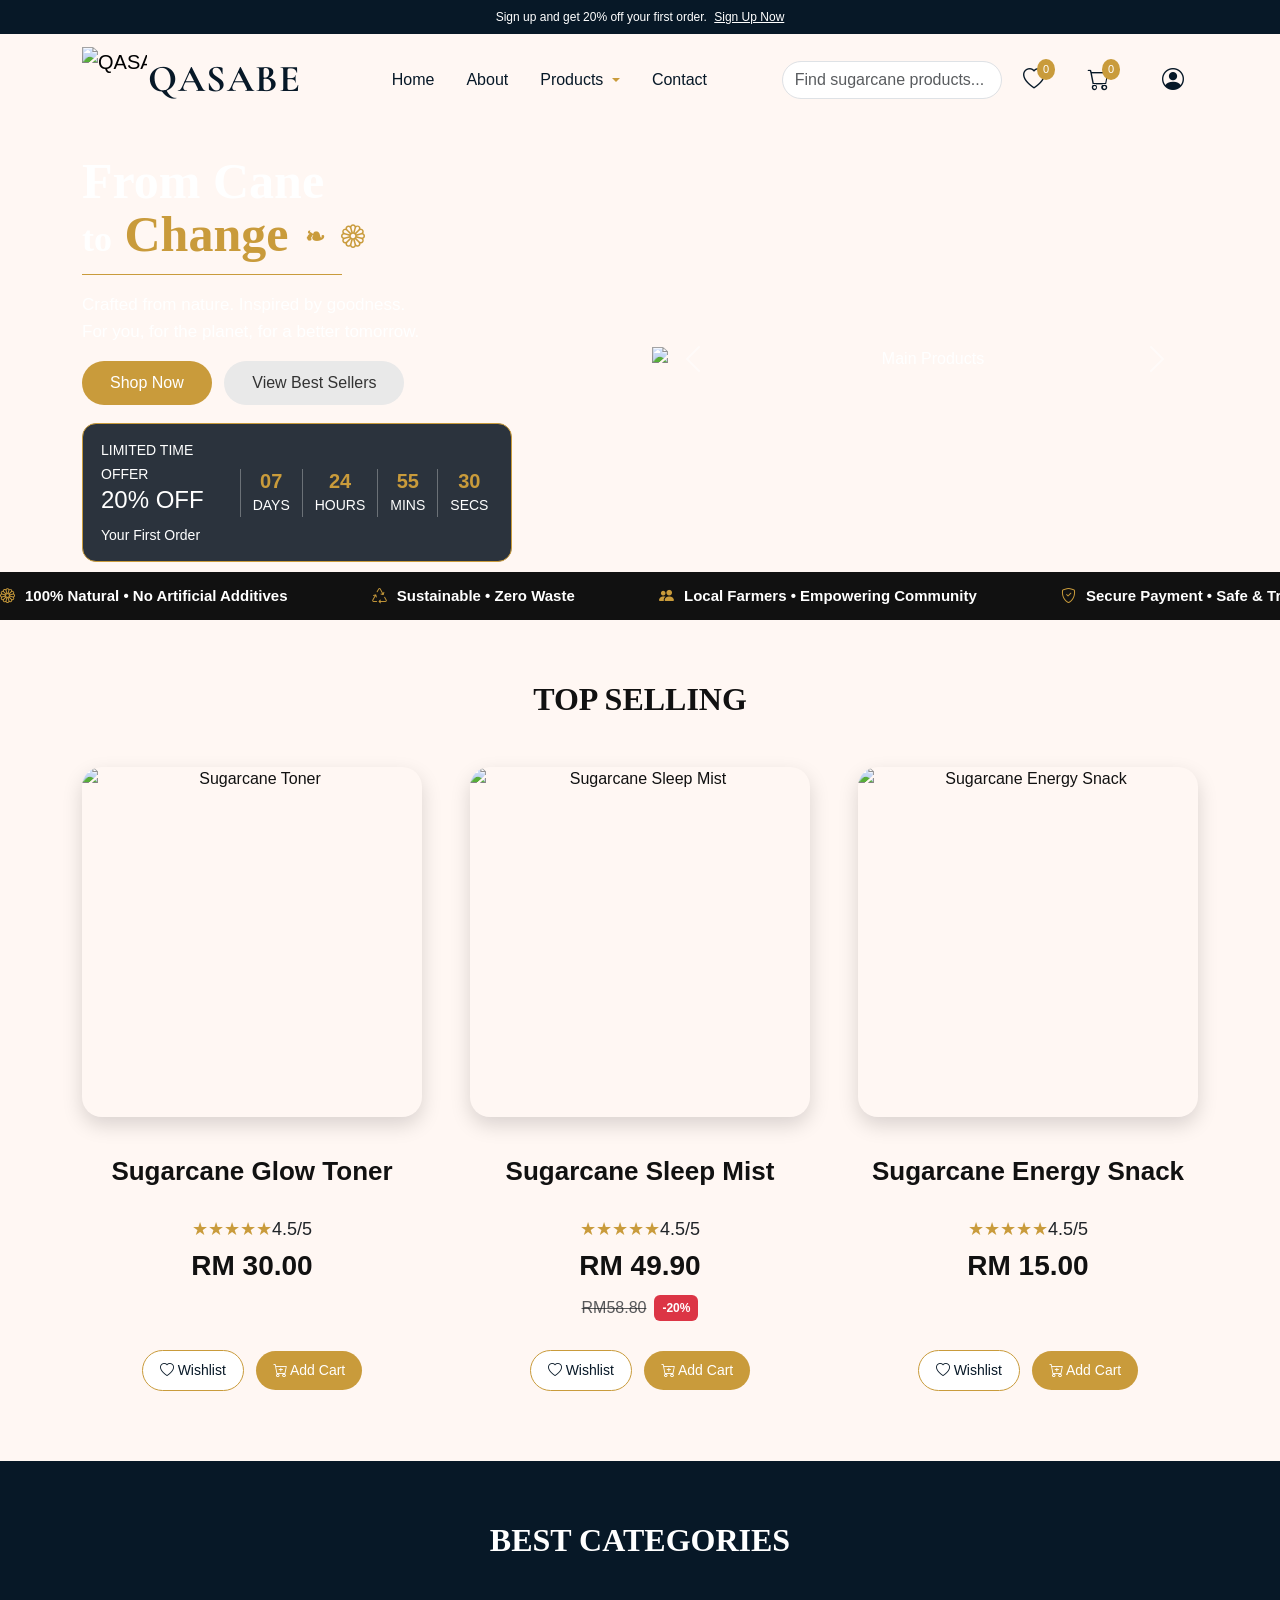
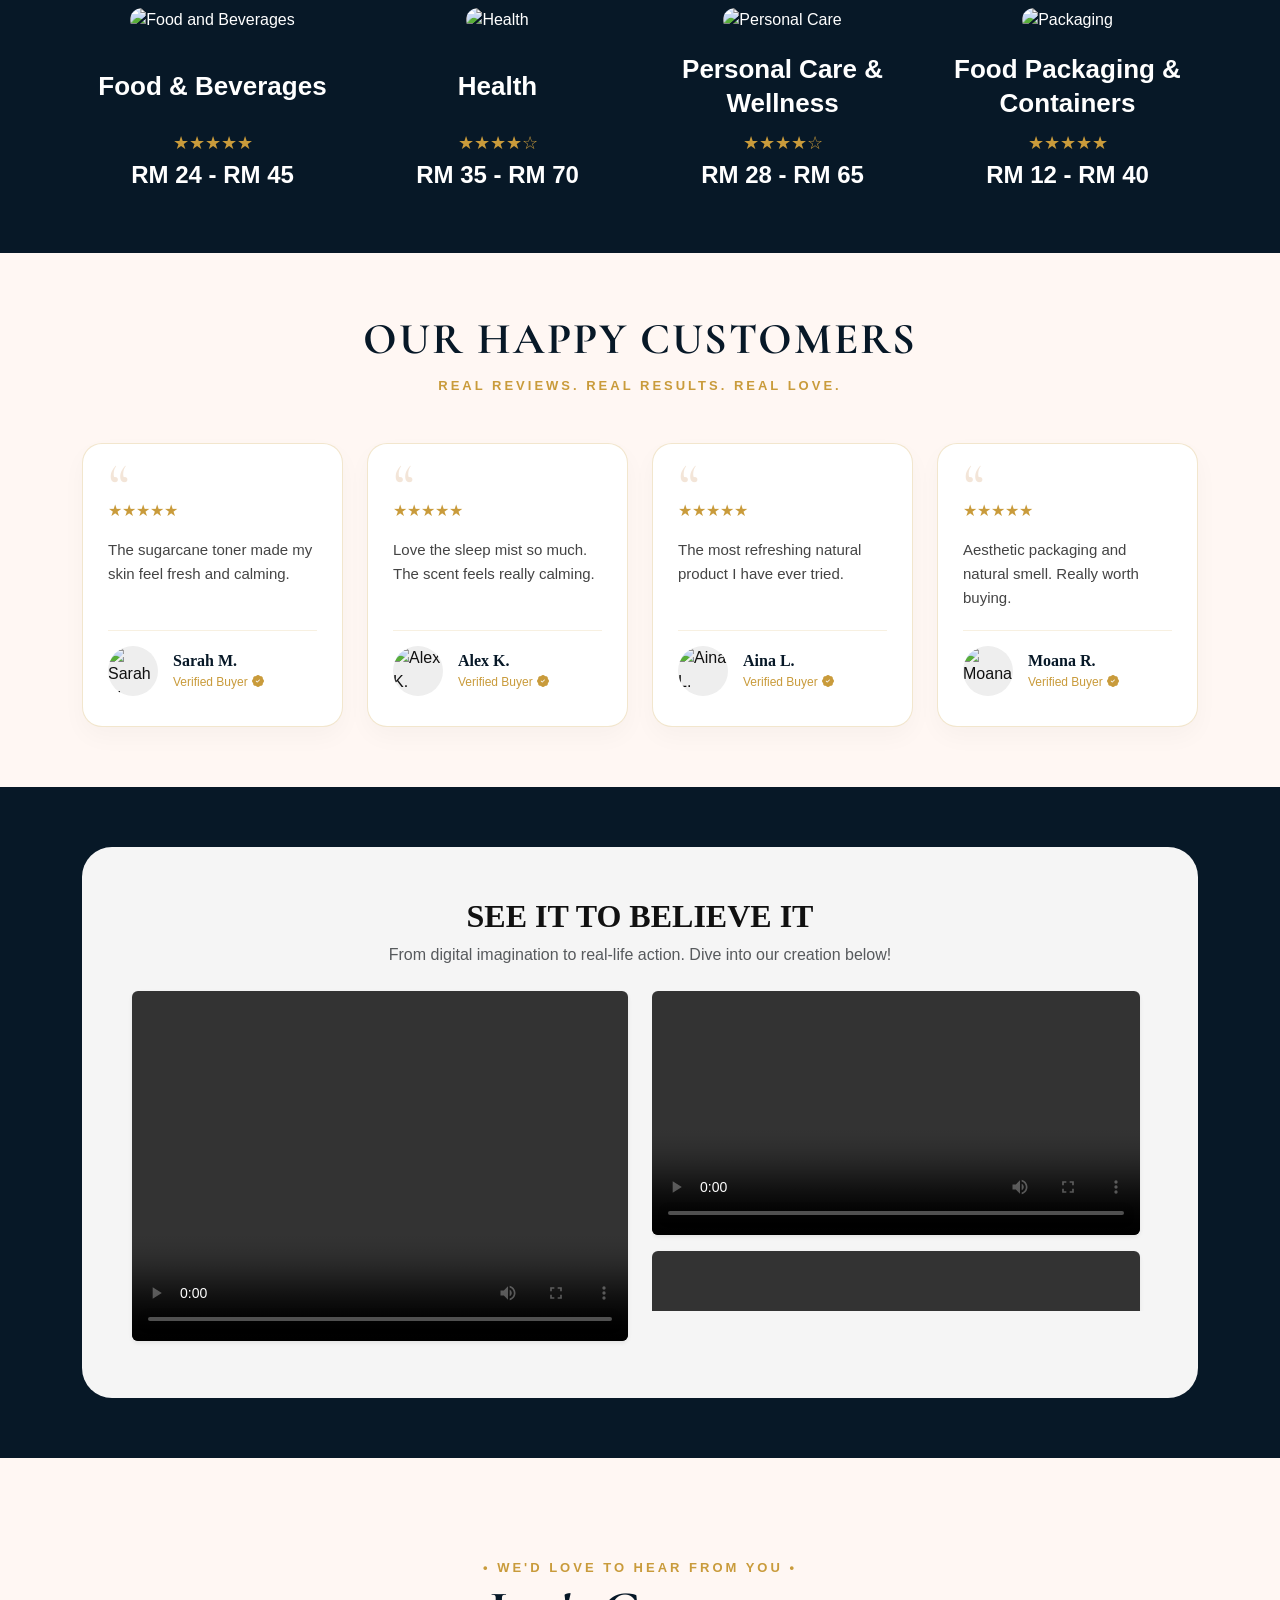
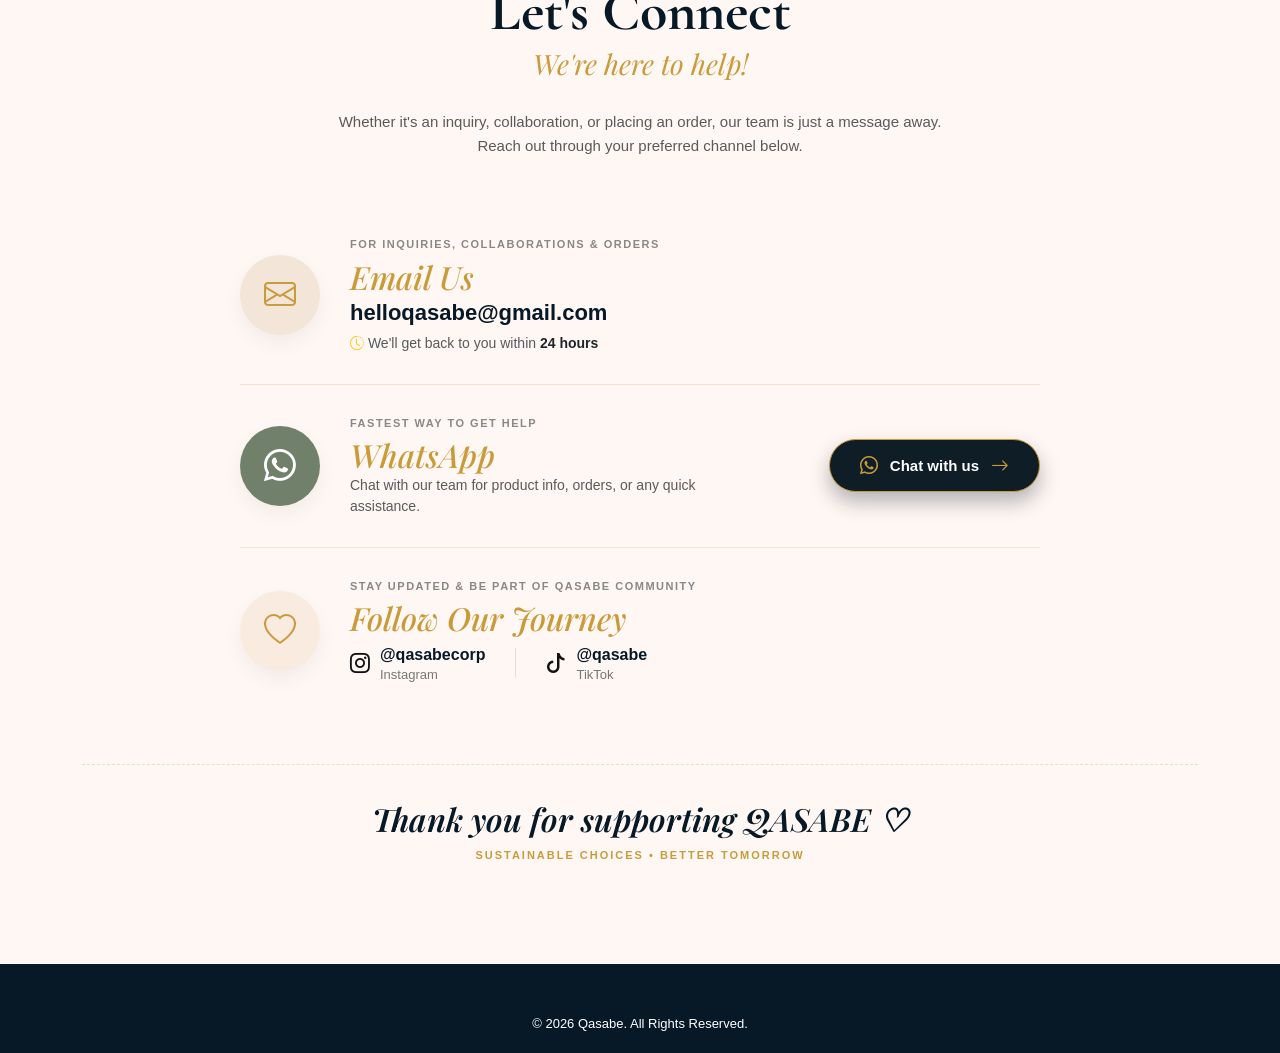
==== index.html @ 10197bcf "Add files via upload" ====
<!DOCTYPE html>
<html lang="en">
<head>
<meta charset="UTF-8">
<meta name="viewport" content="width=device-width, initial-scale=1.0">
<title>Qasabe Homepage</title>
<link href="https://cdn.jsdelivr.net/npm/bootstrap@5.3.3/dist/css/bootstrap.min.css" rel="stylesheet">
<link href="https://cdn.jsdelivr.net/npm/bootstrap-icons@1.11.3/font/bootstrap-icons.css" rel="stylesheet">
<link rel="preconnect" href="https://fonts.googleapis.com">
<link rel="preconnect" href="https://fonts.gstatic.com" crossorigin>
<link href="https://fonts.googleapis.com/css2?family=Cormorant+Garamond:ital,wght@0,500;0,600;0,700;1,400&family=Playfair+Display:ital,wght@0,600;1,400&display=swap" rel="stylesheet">
<style>
:root{
  --navy:#071827;
  --cream:#fff7f3;
  --gold:#c99b3b;
}
body{
  margin:0;
  background:var(--cream);
  font-family:Arial, sans-serif;
  color:#111;
}
h1,h2,h3{
  font-family:Georgia, serif;
  font-weight:700;
}
/* TOP BAR STYLE */
.top-bar{
  background:var(--navy);
  color:white;
  font-size:12px;
  padding:8px;
  text-align:center;
  display: none;
}
.navbar-nav .nav-link{
    color: var(--navy);
    font-weight: 500;
    font-size: 16px;
    transition: .3s;
}

.dropdown-menu .dropdown-item:hover {
  background-color: var(--gold);
  color: white !important;
  transition: 0.2s;
}
.dropdown-toggle::after {
  vertical-align: middle;
  color: var(--gold); 
}

.navbar-nav .nav-link:hover{
    color: var(--gold);
}
.navbar-collapse{
    align-items: center;
}
.brand-logo{
  display:flex;
  align-items:center;
  gap:1px;
  text-decoration:none;
}
.brand-logo img{
  width:65px;
  height:65px;
  object-fit:contain;
}
.brand-logo span{
  font-family:'Cormorant Garamond', serif;
  font-size:38px;
  font-weight:700;
  letter-spacing:1px;
  color:var(--navy);
}
.nav-icons{
  display:flex;
  align-items:center;
  gap:15px;
}
.icon-btn{
    width:50px;
    height:50px;
    border-radius:50%;
    display:flex;
    align-items:center;
    justify-content:center;
    position:relative;
    font-size:22px;
    text-decoration:none;
    color:var(--navy);
    transition:.3s;
}
.icon-btn:hover{
  background:var(--gold);
  color:white;
  transform:translateY(-4px) scale(1.1);
  box-shadow:0 0 15px rgba(201,155,59,0.5);
}
.cart-count,
.wishlist-count{
  background:var(--gold);
  color:white;
  font-size:11px;
  border-radius:50%;
  padding:2px 6px;
  position:relative;
  top:-10px;
  right:8px;
}

.search-container {
  position: relative;
}
.suggestion-box {
  position: absolute;
  top: 100%;
  left: 0;
  width: 100%;
  background: white;
  border: 1px solid #ddd;
  border-radius: 8px;
  box-shadow: 0 4px 12px rgba(0,0,0,0.1);
  z-index: 1050;
  max-height: 250px;
  overflow-y: auto;
  display: none;
  margin-top: 5px;
}
.suggestion-item {
  padding: 10px 15px;
  cursor: pointer;
  font-size: 14px;
  color: var(--navy);
  transition: background 0.2s;
  display: flex;
  align-items: center;
  gap: 10px;
  text-align: left;
}
.suggestion-item:hover {
  background: #f5f5f5;
  color: var(--gold);
}
.suggestion-item img {
  width: 32px;
  height: 32px;
  object-fit: contain;
  border-radius: 4px;
  background: #fdfaf6;
}

.hero{
  background: url('images/background.jpeg') no-repeat center center;
  background-size: cover;
  color:white;
  padding:30px 0 10px;
}
.hero h1{
  font-size:50px;
  line-height:1.05;
}
.small-word{
  font-size:36px;
  font-weight:600;
  color:white;
}
.hero-line{
  width:260px;
  height:1px;
  background:var(--gold);
  margin:14px 0 16px;
}
.hero-subtitle{
  font-size:17px;
  line-height:1.6;
  max-width:520px;
}
.leaf{
  color:var(--gold);
  font-size:24px;
  margin-left:4px;
  position:relative;
  top:-6px;
}
.gold{
  color:var(--gold);
}
.hero-product-img{
  max-width:600px;
  width:100%;
  cursor: pointer;
}
.btn-gold{
  background:var(--gold);
  color:white;
  border:none;
  border-radius:30px;
  padding:10px 28px;
  transition: 0.2s;
}
.btn-soft{
  background:#e9e9e9;
  color:#333;
  border:none;
  border-radius:30px;
  padding:10px 28px;
  transition: 0.2s;
}
.btn-gold:hover, .btn-soft:hover {
  transform: translateY(-2px);
  opacity: 0.9;
}
.promo-card{
  background: rgba(6, 17, 29, 0.85); 
  border:1px solid var(--gold);
  border-radius:14px;
  padding:14px 18px;
  max-width:430px;
  margin-top:18px;
  backdrop-filter: blur(5px); 
}
.count-box{
  border-left:1px solid rgba(255,255,255,.3);
  padding:0 12px;
  text-align:center;
}
.count-box h5{
  color:var(--gold);
  margin:0;
  font-weight:bold;
}
.moving-bar{
  background:#111;
  overflow:hidden;
  white-space:nowrap;
  padding:12px 0;
}
.moving-text{
  display:inline-block;
  color:white;
  font-size:15px;
  font-weight:bold;
  animation:moveText 18s linear infinite;
}
.moving-text span{
  margin-right:80px;
}
.moving-text i{
  color:var(--gold);
  margin-right:10px;
}
@keyframes moveText{
  0%{ transform:translateX(100%); }
  100%{ transform:translateX(-100%); }
}
.section-light{
  background:var(--cream);
  padding:60px 0;
}
.section-dark{
  background:var(--navy);
  color:white;
  padding:60px 0;
}
.product-card{
  text-align:center;
}
.hover-img-box{
  position:relative;
  width:100%;
  height:350px;
  border-radius:20px;
  overflow:hidden;
  box-shadow:0 8px 20px rgba(0,0,0,.15);
  transition: all 0.3s ease;
  cursor: pointer;
}
.hover-img-box img{
  width:100%;
  height:100%;
  object-fit:cover;
  border-radius:14px;
  position:absolute;
  top:0;
  left:0;
  transition:all 0.45s ease;
}
.hover-img-box .main-img{
  opacity:1;
  transform:scale(1);
}
.hover-img-box .hover-img{
  opacity:0;
  transform:scale(1.08);
}
.hover-img-box:hover .main-img{
  opacity:0;
  transform:scale(0.95);
}
.hover-img-box:hover .hover-img{
  opacity:1;
  transform:scale(1);
}
.hover-img-box:hover{
  transform:translateY(-8px) scale(1.03);
  box-shadow:0 0 25px rgba(201,155,59,0.45), 0 15px 35px rgba(0,0,0,0.25);
  border:2px solid var(--gold);
}
.category-card {
  text-align:center;
  cursor: pointer;
  transition: transform 0.3s ease;
  text-decoration: none;
  color: white;
  display: block;
}
.category-card img{
  width:100%;
  height:350px;
  object-fit:cover;
  border-radius:20px;
  transition: all 0.3s ease;
}
.category-card:hover img {
  transform:translateY(-8px) scale(1.03);
  box-shadow:0 0 25px rgba(201,155,59,0.45), 0 15px 35px rgba(0,0,0,0.25);
  border:2px solid var(--gold);
}
.category-card h6{
  font-size:26px;
  margin-top:20px;
  font-weight:600;
  height:70px;
  display:flex;
  align-items:center;
  justify-content:center;
  text-align:center;
  line-height:1.3;
}
.category-card b{
  font-size:24px;
}
.category-card .stars{
  font-size:18px;
  color: var(--gold);
}
.product-card h6{
  font-size:26px;
  margin-top:20px;
  font-weight:600;
  height:70px;
  display:flex;
  align-items:center;
  justify-content:center;
  text-align:center;
  line-height:1.3;
}
.product-card b{
  font-size:28px;
  display:block;
  min-height:45px;
}
.stars{
  font-size:18px;
  color: var(--gold);
}
.product-card:hover h6,
.category-card:hover h6{
  color:var(--gold);
  transition:0.3s;
}
.product-actions{
  display:flex;
  justify-content:center;
  gap:12px;
  margin-top:20px;
  min-height:60px;
  align-items:center;
}
.product-card{
  text-align:center;
  display:flex;
  flex-direction:column;
}
.product-card .stars{
  height:30px;
  display:flex;
  align-items:center;
  justify-content:center;
}
.discount-row{
  display:flex;
  justify-content:center;
  align-items:center;
  gap:8px;
  margin-top:5px;
}
.discount-badge{
  background:#dc3545;
  color:white;
  font-size:12px;
  padding:4px 8px;
  border-radius:6px;
  font-weight:600;
}
.invisible{
  visibility:hidden;
}
.wishlist-btn{
  background:white;
  color:var(--navy);
  border:1px solid var(--gold);
  border-radius:30px;
  padding:9px 17px;
  font-size:14px;
  transition:0.3s;
}
.cart-btn{
  background:var(--gold);
  color:white;
  border:none;
  border-radius:30px;
  padding:9px 17px;
  font-size:14px;
  transition:0.3s;
}
.wishlist-btn:hover,
.cart-btn:hover{
  transform:translateY(-3px);
  box-shadow:0 6px 15px rgba(201,155,59,0.35);
}
.review-title {
  font-family: 'Cormorant Garamond', serif;
  color: var(--navy);
  font-size: 44px;
  font-weight: 700;
  letter-spacing: 2px;
}
.review-subtitle {
  color: var(--gold);
  font-size: 13px;
  letter-spacing: 3px;
  font-weight: 600;
  margin-top: 10px;
}
.review-card {
  background: white;
  border: 1px solid rgba(201, 155, 59, 0.25);
  border-radius: 20px;
  padding: 30px 25px;
  position: relative;
  box-shadow: 0 10px 25px rgba(7, 24, 39, 0.03);
  display: flex;
  flex-direction: column;
  height: 100%;
  transition: transform 0.3s ease, box-shadow 0.3s ease;
}
.review-card:hover {
  transform: translateY(-5px);
  box-shadow: 0 15px 30px rgba(201, 155, 59, 0.15);
}
.quote-mark {
  font-family: 'Cormorant Garamond', serif;
  font-size: 65px;
  color: #f3e5d8;
  line-height: 1;
  position: absolute;
  top: 10px;
  left: 25px;
  user-select: none;
}
.review-card .stars {
  color: var(--gold);
  font-size: 16px;
  margin-top: 25px;
  margin-bottom: 15px;
  display: flex;
  justify-content: flex-start;
}
.review-card p {
  font-size: 15px;
  color: #444;
  line-height: 1.6;
  flex-grow: 1;
  margin-bottom: 20px;
  font-family: Arial, sans-serif;
}
.review-divider {
  border-top: 1px solid rgba(201, 155, 59, 0.15);
  margin-bottom: 15px;
}
.reviewer-profile {
  display: flex;
  align-items: center;
  gap: 15px;
}
.reviewer-avatar {
  width: 50px;
  height: 50px;
  border-radius: 50%;
  object-fit: cover;
  background: #eee;
}
.reviewer-info h6 {
  margin: 0;
  font-size: 16px;
  color: var(--navy);
  font-weight: 700;
  font-family: Georgia, serif;
}
.verified-tag {
  font-size: 12px;
  color: var(--gold);
  display: flex;
  align-items: center;
  gap: 4px;
  margin-top: 2px;
}
.verified-tag i {
  font-size: 12px;
}
.story-box{
  background:#f5f5f5;
  color:#111;
  border-radius:30px;
  padding:50px;
}
.video-wrap{
  position:relative;
  width:100%;
}
.video-thumb{
  width:100%;
  height:350px;
  object-fit:cover;
  border-radius:20px;
  box-shadow:0 10px 30px rgba(0,0,0,.2);
}
.footer-brand{
  display:flex;
  align-items:center;
  gap:3px;
  margin-bottom:15px;
}
.footer-brand img{
  width:52px;
  height:52px;
  object-fit:contain;
}
.footer-brand h4{
  font-family:'Cormorant Garamond', serif;
  font-size:32px;
  font-weight:700;
  letter-spacing:1px;
  color:white;
  margin:0;
}
footer{
  background:var(--navy);
  color:white;
  padding:50px 0 20px;
  font-size:13px;
}
footer a{
  color:white;
  text-decoration:none;
  display:block;
  margin-bottom:7px;
}
.footer-title{
  letter-spacing:3px;
  font-size:12px;
  margin-bottom:14px;
}
.qasabe-contact-section {
  background: var(--cream);
  padding: 100px 0;
  position: relative;
  overflow: hidden;
}
.contact-shade-bg {
  position: absolute;
  top: 0;
  left: 0;
  width: 100%;
  height: 100%;
  background: url('images/shadel.png') no-repeat right top;
  background-size: cover;
  opacity: 0.2;
  z-index: 1;
  pointer-events: none;
}
.contact-inner-content {
  position: relative;
  z-index: 5;
}
.contact-header-title {
  font-family: 'Cormorant Garamond', serif;
  color: var(--navy);
  font-size: 56px;
  font-weight: 700;
}
.contact-header-sub {
  color: var(--gold);
  font-size: 13px;
  letter-spacing: 3px;
  font-weight: 600;
}
.contact-cursive {
  font-family: 'Playfair Display', serif;
  font-style: italic;
  color: var(--gold);
  font-size: 28px;
  margin-top: -10px;
  margin-bottom: 25px;
}
.q-poster-wrapper {
  max-width: 800px;
  margin: 0 auto;
}
.q-poster-row {
  display: flex;
  align-items: center;
  gap: 30px;
  padding: 30px 0;
  border-bottom: 1px solid rgba(201, 155, 59, 0.2);
  text-align: left;
}
.q-poster-row:last-of-type {
  border-bottom: none;
}
.q-poster-circle {
  width: 80px;
  height: 80px;
  border-radius: 50%;
  display: flex;
  align-items: center;
  justify-content: center;
  font-size: 32px;
  flex-shrink: 0;
  box-shadow: 0 8px 20px rgba(0,0,0,0.05);
}
.circle-email { background: #f3e5d8; color: var(--gold); }
.circle-wa { background: #71806a; color: white; }
.circle-social { background: #f9ebe0; color: var(--gold); }
.q-poster-info { flex-grow: 1; }
.q-poster-info h4 {
  font-family: 'Playfair Display', serif;
  font-size: 32px;
  color: var(--gold);
  margin: 0;
  font-style: italic;
}
.q-poster-tag {
  font-size: 11px;
  letter-spacing: 1.5px;
  text-transform: uppercase;
  color: #888;
  font-weight: 600;
  margin-bottom: 5px;
}
.q-poster-link {
  color: var(--navy);
  font-weight: 700;
  font-size: 22px;
  text-decoration: none;
  transition: color 0.2s;
}
.q-poster-link:hover { color: var(--gold); }
.btn-poster-wa {
  background: #0f1d26;
  color: white !important;
  border: 1px solid var(--gold);
  border-radius: 30px;
  padding: 12px 30px;
  font-size: 15px;
  font-weight: 600;
  display: inline-flex;
  align-items: center;
  gap: 12px;
  text-decoration: none;
  transition: all 0.3s ease;
  box-shadow: 0 10px 20px rgba(7, 24, 39, 0.3);
}
.btn-poster-wa:hover {
  background: var(--gold);
  transform: translateY(-3px);
  box-shadow: 0 12px 25px rgba(201, 155, 59, 0.4);
}
.btn-poster-wa i { color: var(--gold); font-size: 18px; }
.q-social-inline { display: flex; gap: 30px; margin-top: 5px; }
.q-social-item {
  display: flex;
  align-items: center;
  gap: 10px;
  text-decoration: none;
  color: var(--navy);
  font-weight: 700;
  font-size: 16px;
}
.q-social-item:hover { color: var(--gold); }
.q-social-item i { font-size: 20px; color: #111; }
.q-social-item span {
  font-size: 13px;
  color: #777;
  font-weight: 500;
  display: block;
  margin-top: -2px;
}
.q-thanks-box {
  margin-top: 50px;
  border-top: 1px dashed rgba(201, 155, 59, 0.3);
  padding-top: 30px;
}
.q-thanks-text {
  font-family: 'Playfair Display', serif;
  font-size: 32px;
  font-weight: 600;
  font-style: italic;
  color: var(--navy);
}
html { scroll-behavior: smooth; }

.video-scroll-container {
    /* Menghadkan tinggi kontena kanan supaya separuh/ngam dengan tinggi video tunggal di kiri */
    max-height: 320px; 
    overflow-y: auto;
    padding-right: 8px; /* Mengelakkan video rapat dengan scrollbar */
  }

  /* Rekaan cantik untuk Scrollbar belah kanan */
  .video-scroll-container::-webkit-scrollbar {
    width: 6px;
  }
  .video-scroll-container::-webkit-scrollbar-track {
    background: #f1f1f1;
    border-radius: 10px;
  }
  .video-scroll-container::-webkit-scrollbar-thumb {
    background: #c99b3b; /* Warna gold tema Qasabe */
    border-radius: 10px;
  }
</style>
</head>
<body>

<div id="dynamicTopBar" class="top-bar">
  Sign up and get 20% off your first order. <a href="profile.html" class="text-white text-decoration-underline ms-1">Sign Up Now</a>
</div>

<nav class="navbar navbar-expand-lg">
  <div class="container">
    <a class="navbar-brand brand-logo" href="index.html">
      <img src="images/logor.png" alt="QASABE Logo">
      <span>QASABE</span>
    </a>
    <button class="navbar-toggler" data-bs-toggle="collapse" data-bs-target="#nav">
      <span class="navbar-toggler-icon"></span>
    </button>
    <div class="collapse navbar-collapse" id="nav">
      <ul class="navbar-nav mx-auto gap-3">
        <li class="nav-item"><a class="nav-link" href="index.html">Home</a></li>
        <li class="nav-item"><a class="nav-link" href="about-us.html">About</a></li>
        
        <li class="nav-item dropdown">
          <a class="nav-link dropdown-toggle" href="#" id="navbarDropdown" role="button" data-bs-toggle="dropdown" aria-expanded="false">
            Products
          </a>
          <ul class="dropdown-menu border-0 shadow" aria-labelledby="navbarDropdown" style="background-color: var(--cream);">
            <li><a class="dropdown-item py-2" href="Category.html?cat=food-beverages" style="color: var(--navy); font-weight: 500;">Food & Beverages</a></li>
            <li><a class="dropdown-item py-2" href="Category.html?cat=health" style="color: var(--navy); font-weight: 500;">Health</a></li>
            <li><a class="dropdown-item py-2" href="Category.html?cat=personal-care" style="color: var(--navy); font-weight: 500;">Personal Care & Wellness</a></li>
            <li><a class="dropdown-item py-2" href="Category.html?cat=packaging" style="color: var(--navy); font-weight: 500;">Food Packaging & Containers</a></li>
          </ul>
        </li>
        
        <li class="nav-item"><a class="nav-link" href="#contact">Contact</a></li>
      </ul>
      
      <div class="d-none d-lg-block w-25 search-container">
        <input type="text" id="searchBar" class="form-control rounded-pill" placeholder="Find sugarcane products..." onkeypress="handleSearch(event)" oninput="showSuggestions(this.value)">
        <div id="suggestionBox" class="suggestion-box"></div>
      </div>
      
      <div class="nav-icons ms-3">
        <a href="wishlist.html" class="icon-btn">
          <i class="bi bi-heart"></i>
          <span id="wishlistCount" class="wishlist-count">0</span>
        </a>
        <a href="cart.html" class="icon-btn">
          <i class="bi bi-cart"></i>
          <span id="cartCount" class="cart-count">0</span>
        </a>
        <a href="profile.html" class="icon-btn">
          <i class="bi bi-person-circle"></i>
        </a>
      </div>
    </div>
  </div>
</nav>

<section class="hero">
  <div class="container">
    <div class="row align-items-center">
      <div class="col-md-6">
        <h1>
          From Cane<br>
          <span class="small-word">to</span>
          <span class="gold">Change</span>
          <span class="leaf">❧</span>
          <span class="leaf"><i class="bi bi-flower1"></i></span>
        </h1>
        <div class="hero-line"></div>
        <p class="hero-subtitle">
          Crafted from nature. Inspired by goodness.<br>
          For you, for the planet, for a better tomorrow.
        </p>
        <button class="btn-gold me-2" onclick="window.location.href='Category.html'">Shop Now</button>
        <button class="btn-soft" onclick="document.getElementById('top-selling').scrollIntoView();">View Best Sellers</button>
        
        <div class="promo-card">
          <div class="row align-items-center">
            <div class="col-4">
              <small>LIMITED TIME OFFER</small>
              <h4>20% OFF</h4>
              <small>Your First Order</small>
            </div>
            <div class="col-8 d-flex justify-content-around">
              <div class="count-box">
                <h5 id="days">07</h5>
                <small>DAYS</small>
              </div>
              <div class="count-box">
                <h5 id="hours">24</h5>
                <small>HOURS</small>
              </div>
              <div class="count-box">
                <h5 id="minutes">55</h5>
                <small>MINS</small>
              </div>
              <div class="count-box">
                <h5 id="seconds">32</h5>
                <small>SECS</small>
              </div>
            </div>
          </div>
        </div>
      </div>
      
      <div class="col-md-6 text-center mt-4 mt-md-0">
        <div id="heroProductCarousel" class="carousel slide hero-product-slider" data-bs-ride="carousel" data-bs-interval="3000">
          <div class="carousel-inner">
            <div class="carousel-item active">
                <img src="images/mainproducts-luxury.png" class="d-block mx-auto hero-product-img" alt="Main Products">
              </a>
            </div>
            <div class="carousel-item">
              <a href="product-detail.html?id=aha-toner">
                <img src="images/toner (NB).png" class="d-block mx-auto hero-product-img" alt="Sugarcane Toner">
              </a>
            </div>
            <div class="carousel-item">
              <a href="product-detail.html?id=sleep-mist">
                <img src="images/smist (NB).png" class="d-block mx-auto hero-product-img" alt="Sugarcane Sleep Mist">
              </a>
            </div>
            <div class="carousel-item">
              <a href="product-detail.html?id=body-scrub">
                <img src="images/bscrub (NB).png" class="d-block mx-auto hero-product-img" alt="Sugarcane Snack">
              </a>
            </div>
          </div>
          <button class="carousel-control-prev" type="button" data-bs-target="#heroProductCarousel" data-bs-slide="prev">
            <span class="carousel-control-prev-icon"></span>
          </button>
          <button class="carousel-control-next" type="button" data-bs-target="#heroProductCarousel" data-bs-slide="next">
            <span class="carousel-control-next-icon"></span>
          </button>
        </div>
      </div>
    </div>
  </div>
</section>

<div class="moving-bar">
  <div class="moving-text">
    <span><i class="bi bi-flower1"></i>100% Natural • No Artificial Additives</span>
    <span><i class="bi bi-recycle"></i>Sustainable • Zero Waste</span>
    <span><i class="bi bi-people-fill"></i>Local Farmers • Empowering Community</span>
    <span><i class="bi bi-shield-check"></i>Secure Payment • Safe & Trusted</span>
    <span><i class="bi bi-truck"></i>Fast Delivery • Across Malaysia</span>
  </div>
</div>

<section class="section-light" id="top-selling">
  <div class="container">
    <h2 class="text-center mb-5">TOP SELLING</h2>
    <div class="row g-5 justify-content-center">
      
      <div class="col-md-4 product-card">
        <div class="hover-img-box" onclick="window.location.href='product-detail.html?id=aha-toner'">
          <img src="images/AHA toner (L).png" class="main-img" alt="Sugarcane Toner">
          <img src="images/valuetoner.png" class="hover-img" alt="Sugarcane Toner Value Added">
        </div>
        <h6>Sugarcane Glow Toner</h6>
        <div class="stars">★★★★★ <span class="text-dark">4.5/5</span></div>
        <b>RM 30.00</b>
        <div class="discount-row invisible">
          <del>RM58.80</del>
          <span class="discount-badge">-20%</span>
        </div>
        <div class="product-actions">
          <button class="wishlist-btn" onclick="addToWishlist('aha-toner')">
            <i class="bi bi-heart"></i> Wishlist
          </button>
          <button class="cart-btn" onclick="addToCart('aha-toner')">
            <i class="bi bi-cart-plus"></i> Add Cart
          </button>
        </div>
      </div>
      
      <div class="col-md-4 product-card">
        <div class="hover-img-box" onclick="window.location.href='product-detail.html?id=sleep-mist'">
          <img src="images/sleep-mist (L).png" class="main-img" alt="Sugarcane Sleep Mist">
          <img src="images/valuesmist.png" class="hover-img" alt="Sugarcane Sleep Mist Value Added">
        </div>
        <h6>Sugarcane Sleep Mist</h6>
        <div class="stars">★★★★★ <span class="text-dark">4.5/5</span></div>
        <b>RM 49.90</b>
        <div class="discount-row">
          <del class="text-muted">RM58.80</del>
          <span class="discount-badge">-20%</span>
        </div>
        <div class="product-actions">
          <button class="wishlist-btn" onclick="addToWishlist('sleep-mist')">
            <i class="bi bi-heart"></i> Wishlist
          </button>
          <button class="cart-btn" onclick="addToCart('sleep-mist')">
            <i class="bi bi-cart-plus"></i> Add Cart
          </button>
        </div>
      </div>
      
      <div class="col-md-4 product-card">
        <div class="hover-img-box" onclick="window.location.href='product-detail.html?id=energy-snack'">
          <img src="images/energy snack (L).png" class="main-img" alt="Sugarcane Energy Snack">
          <img src="images/valuesnack.png" class="hover-img" alt="Sugarcane Energy Snack Value Added">
        </div>
        <h6>Sugarcane Energy Snack</h6>
        <div class="stars">★★★★★ <span class="text-dark">4.5/5</span></div>
        <b>RM 15.00</b>
        <div class="discount-row invisible">
          <del>RM58.80</del>
          <span class="discount-badge">-20%</span>
        </div>
        <div class="product-actions">
          <button class="wishlist-btn" onclick="addToWishlist('energy-snack')">
            <i class="bi bi-heart"></i> Wishlist
          </button>
          <button class="cart-btn" onclick="addToCart('energy-snack')">
            <i class="bi bi-cart-plus"></i> Add Cart
          </button>
        </div>
      </div>
      
    </div>
  </div>
</section>

<section class="section-dark" id="categories">
  <div class="container">
    <h2 class="text-center mb-5">BEST CATEGORIES</h2>
    <div class="row g-4">
      
      <div class="col-md-3">
        <a href="Category.html?cat=food-beverages" class="category-card">
          <img src="images/foods.png" alt="Food and Beverages">
          <h6>Food & Beverages</h6>
          <div class="stars">★★★★★</div>
          <b>RM 24 - RM 45</b>
        </a>
      </div>
      
      <div class="col-md-3">
        <a href="Category.html?cat=health" class="category-card">
          <img src="images/healths.png" alt="Health">
          <h6>Health</h6>
          <div class="stars">★★★★☆</div>
          <b>RM 35 - RM 70</b>
        </a>
      </div>
      
      <div class="col-md-3">
        <a href="Category.html?cat=personal-care" class="category-card">
          <img src="images/personal-care.png" alt="Personal Care">
          <h6>Personal Care & Wellness</h6>
          <div class="stars">★★★★☆</div>
          <b>RM 28 - RM 65</b>
        </a>
      </div>
      
      <div class="col-md-3">
        <a href="Category.html?cat=packaging" class="category-card">
          <img src="images/packaging (P).png" alt="Packaging">
          <h6>Food Packaging & Containers</h6>
          <div class="stars">★★★★★</div>
          <b>RM 12 - RM 40</b>
        </a>
      </div>
      
    </div>
  </div>
</section>

<section class="section-light" id="reviews">
  <div class="container text-center">
    <h2 class="review-title">OUR HAPPY CUSTOMERS</h2>
    <div class="review-subtitle">REAL REVIEWS. REAL RESULTS. REAL LOVE.</div>
    
    <div class="row g-4 mt-4 text-start">
      <div class="col-md-3">
        <div class="review-card">
          <div class="quote-mark">“</div>
          <div class="stars">★★★★★</div>
          <p>The sugarcane toner made my skin feel fresh and calming.</p>
          <div class="review-divider"></div>
          <div class="reviewer-profile">
            <img src="images/avatar.jpg" class="reviewer-avatar" alt="Sarah M.">
            <div class="reviewer-info">
              <h6>Sarah M.</h6>
              <div class="verified-tag">Verified Buyer <i class="bi bi-patch-check-fill"></i></div>
            </div>
          </div>
        </div>
      </div>
      
      <div class="col-md-3">
        <div class="review-card">
          <div class="quote-mark">“</div>
          <div class="stars">★★★★★</div>
          <p>Love the sleep mist so much. The scent feels really calming.</p>
          <div class="review-divider"></div>
          <div class="reviewer-profile">
            <img src="images/avatar2.jpg" class="reviewer-avatar" alt="Alex K.">
            <div class="reviewer-info">
              <h6>Alex K.</h6>
              <div class="verified-tag">Verified Buyer <i class="bi bi-patch-check-fill"></i></div>
            </div>
          </div>
        </div>
      </div>
      
      <div class="col-md-3">
        <div class="review-card">
          <div class="quote-mark">“</div>
          <div class="stars">★★★★★</div>
          <p>The most refreshing natural product I have ever tried.</p>
          <div class="review-divider"></div>
          <div class="reviewer-profile">
            <img src="images/avatar3.jpg" class="reviewer-avatar" alt="Aina L.">
            <div class="reviewer-info">
              <h6>Aina L.</h6>
              <div class="verified-tag">Verified Buyer <i class="bi bi-patch-check-fill"></i></div>
            </div>
          </div>
        </div>
      </div>
      
      <div class="col-md-3">
        <div class="review-card">
          <div class="quote-mark">“</div>
          <div class="stars">★★★★★</div>
          <p>Aesthetic packaging and natural smell. Really worth buying.</p>
          <div class="review-divider"></div>
          <div class="reviewer-profile">
            <img src="images/avatar4.jpg" class="reviewer-avatar" alt="Moana R.">
            <div class="reviewer-info">
              <h6>Moana R.</h6>
              <div class="verified-tag">Verified Buyer <i class="bi bi-patch-check-fill"></i></div>
            </div>
          </div>
        </div>
      </div>
    </div>
  </div>
</section>

<section class="section-dark" id="story">
  <div class="container">
    <div class="story-box">
      <div class="text-center mb-4">
        <h2>SEE IT TO BELIEVE IT</h2>
        <p class="text-muted">From digital imagination to real-life action. Dive into our creation below!</p>
      </div>
     
      <div class="row g-4 align-items-stretch">
  <div class="col-md-6">
    <video controls class="video-thumb w-100 rounded shadow-sm">
      <source src="images/video.mp4" type="video/mp4">
    </video>
  </div>

  <div class="col-md-6">
    <div class="video-scroll-container d-flex flex-column gap-3">
      <video controls class="video-thumb w-100 rounded shadow-sm">
        <source src="images/video2.mp4" type="video/mp4">
      </video>
      <video controls class="video-thumb w-100 rounded shadow-sm">
        <source src="images/video2i.mp4" type="video/mp4">
      </video>
    </div>
  </div>
</div>
</section>

<section class="qasabe-contact-section" id="contact">
  <div class="contact-shade-bg"></div>
  <div class="container contact-inner-content text-center">
    
    <div class="contact-header-sub">• WE'D LOVE TO HEAR FROM YOU •</div>
    <h2 class="contact-header-title">Let's Connect</h2>
    <div class="contact-cursive">We're here to help!</div>
    
    <p class="text-muted mx-auto mb-5" style="max-width: 620px; font-size: 15px; line-height: 1.6;">
      Whether it's an inquiry, collaboration, or placing an order, our team is just a message away. Reach out through your preferred channel below.
    </p>

    <div class="q-poster-wrapper">
      
      <div class="q-poster-row">
        <div class="q-poster-circle circle-email">
          <i class="bi bi-envelope"></i>
        </div>
        <div class="q-poster-info">
          <div class="q-poster-tag">FOR INQUIRIES, COLLABORATIONS & ORDERS</div>
          <h4>Email Us</h4>
          <a href="mailto:helloqasabe@gmail.com" class="q-poster-link">helloqasabe@gmail.com</a>
          <div class="small text-muted mt-1">
            <i class="bi bi-clock-history text-warning"></i> We'll get back to you within <span class="fw-bold text-dark">24 hours</span>
          </div>
        </div>
      </div>

      <div class="q-poster-row">
        <div class="q-poster-circle circle-wa">
          <i class="bi bi-whatsapp"></i>
        </div>
        <div class="q-poster-info">
          <div class="q-poster-tag">FASTEST WAY TO GET HELP</div>
          <h4>WhatsApp</h4>
          <p class="text-muted small mb-0" style="max-width: 400px;">Chat with our team for product info, orders, or any quick assistance.</p>
        </div>
        <div class="flex-shrink-0 mt-3 mt-md-0">
          <a href="https://wa.me/60111223456" target="_blank" class="btn-poster-wa">
            <i class="bi bi-whatsapp"></i> Chat with us <i class="bi bi-arrow-right"></i>
          </a>
        </div>
      </div>

      <div class="q-poster-row">
        <div class="q-poster-circle circle-social">
          <i class="bi bi-heart"></i>
        </div>
        <div class="q-poster-info">
          <div class="q-poster-tag">STAY UPDATED & BE PART OF QASABE COMMUNITY</div>
          <h4>Follow Our Journey</h4>
          
          <div class="q-social-inline">
            <a href="https://www.instagram.com/qasabecorp" target="_blank" class="q-social-item">
              <i class="bi bi-instagram"></i>
              <div>
                <strong>@qasabecorp</strong>
                <span>Instagram</span>
              </div>
            </a>
            <div class="d-none d-md-block" style="border-left: 1px solid rgba(0,0,0,0.1); height: 30px; margin-top: 5px;"></div>
            <a href="https://www.tiktok.com/@qasabeofficial?_r=1&_t=ZS-97UzucHPqc8" target="_blank" class="q-social-item">
              <i class="bi bi-tiktok"></i>
              <div>
                <strong>@qasabe</strong>
                <span>TikTok</span>
              </div>
            </a>
          </div>
        </div>
      </div>

    </div>

    <div class="q-thanks-box text-center">
      <div class="q-thanks-text">Thank you for supporting QASABE ♡</div>
      <div class="text-uppercase tracking-wider mt-1" style="color: var(--gold); font-size: 11px; letter-spacing: 2px; font-weight: 600;">
        SUSTAINABLE CHOICES • BETTER TOMORROW
      </div>
    </div>

  </div>
</section>

<footer>
  <div class="container">
    <p class="text-center mb-0">
      ©️ 2026 Qasabe. All Rights Reserved.
    </p>
  </div>
</footer>

<script src="https://cdn.jsdelivr.net/npm/bootstrap@5.3.3/dist/js/bootstrap.bundle.min.js"></script>
<script>
// COUNTDOWN TIMER
let days = 7;
let hours = 24;
let minutes = 55;
let seconds = 32;

function updateCountdown(){
  seconds--;
  if(seconds < 0){
    seconds = 59;
    minutes--;
  }
  if(minutes < 0){
    minutes = 59;
    hours--;
  }
  if(hours < 0){
    hours = 23;
    days--;
  }
  if(days < 0){
    days = 0; hours = 0; minutes = 0; seconds = 0;
    clearInterval(timer);
  }
  if(document.getElementById("days")) document.getElementById("days").innerText = String(days).padStart(2,"0");
  if(document.getElementById("hours")) document.getElementById("hours").innerText = String(hours).padStart(2,"0");
  if(document.getElementById("minutes")) document.getElementById("minutes").innerText = String(minutes).padStart(2,"0");
  if(document.getElementById("seconds")) document.getElementById("seconds").innerText = String(seconds).padStart(2,"0");
}
let timer = setInterval(updateCountdown, 1000);
</script>

<script>

const availableProducts = [
  { id: "aha-toner", name: "Sugarcane Glow Toner", img: "images/AHA toner (L).png" },
  { id: "sleep-mist", name: "Sugarcane Sleep Mist", img: "images/sleep-mist (L).png" },
  { id: "energy-snack", name: "Sugarcane Energy Snack", img: "images/energy snack (L).png" }
];

let cart = JSON.parse(localStorage.getItem("cart")) || [];
let wishlist = JSON.parse(localStorage.getItem("wishlist")) || [];

function updateCounts(){
  const totalQty = cart.reduce((sum, item) => sum + item.qty, 0);
  if(document.getElementById("cartCount")) document.getElementById("cartCount").innerText = totalQty;
  if(document.getElementById("wishlistCount")) document.getElementById("wishlistCount").innerText = wishlist.length;
}

function addToCart(id){
  let existing = cart.find(item => item.id === id);
  if(existing){
    existing.qty++;
  }else{
    cart.push({ id: id, qty: 1 });
  }
  localStorage.setItem("cart", JSON.stringify(cart));
  updateCounts();
  alert("Added to cart successfully!");
}

function addToWishlist(id){
  if(!wishlist.includes(id)){
    wishlist.push(id);
    localStorage.setItem("wishlist", JSON.stringify(wishlist));
    updateCounts();
    alert("Added to wishlist!");
  } else {
    alert("Item is already in your wishlist.");
  }
}

// ==========================================

// ==========================================
function showSuggestions(val) {
  const box = document.getElementById("suggestionBox");
  if (!val || !val.trim()) {
    box.style.display = "none";
    return;
  }
  
  const query = val.toLowerCase();
  const matches = availableProducts.filter(p => p.name.toLowerCase().includes(query));
  
  if (matches.length === 0) {
    box.style.display = "none";
    return;
  }
  
 
  box.innerHTML = matches.map(p => `
    <div class="suggestion-item" onclick="selectSuggestion('${p.id}', '${p.name}')">
      <img src="${p.img}" alt="${p.name}">
      <span>${p.name}</span>
    </div>
  `).join("");
  
  box.style.display = "block";
}

function selectSuggestion(id, name) {
  document.getElementById("searchBar").value = name;
  document.getElementById("suggestionBox").style.display = "none";
  window.location.href = `product-detail.html?id=${id}`;
}


document.addEventListener("click", function(e) {
  if (e.target.id !== "searchBar") {
    const box = document.getElementById("suggestionBox");
    if(box) box.style.display = "none";
  }
});


function handleSearch(event) {
  if (event.key === "Enter") {
    let query = document.getElementById("searchBar").value.trim();
    if (query !== "") {
      const exactMatch = availableProducts.find(p => p.name.toLowerCase() === query.toLowerCase());
      if(exactMatch) {
         window.location.href = `product-detail.html?id=${exactMatch.id}`;
      } else {
         window.location.href = `Category.html?search=${encodeURIComponent(query)}`;
      }
    }
  }
}

//==========================================

//==========================================
function checkLoginStatus() {
const topBar = document.getElementById("dynamicTopBar");
if (!topBar) return; 


const userLoggedIn = localStorage.getItem("userLoggedIn");

if (userLoggedIn === "true") {
 topBar.style.display = "none";  
} else {
 topBar.style.display = "block"; 
}
}


window.onload = function() {
updateCounts();    
checkLoginStatus(); 
};
</script>
</body>
</html>
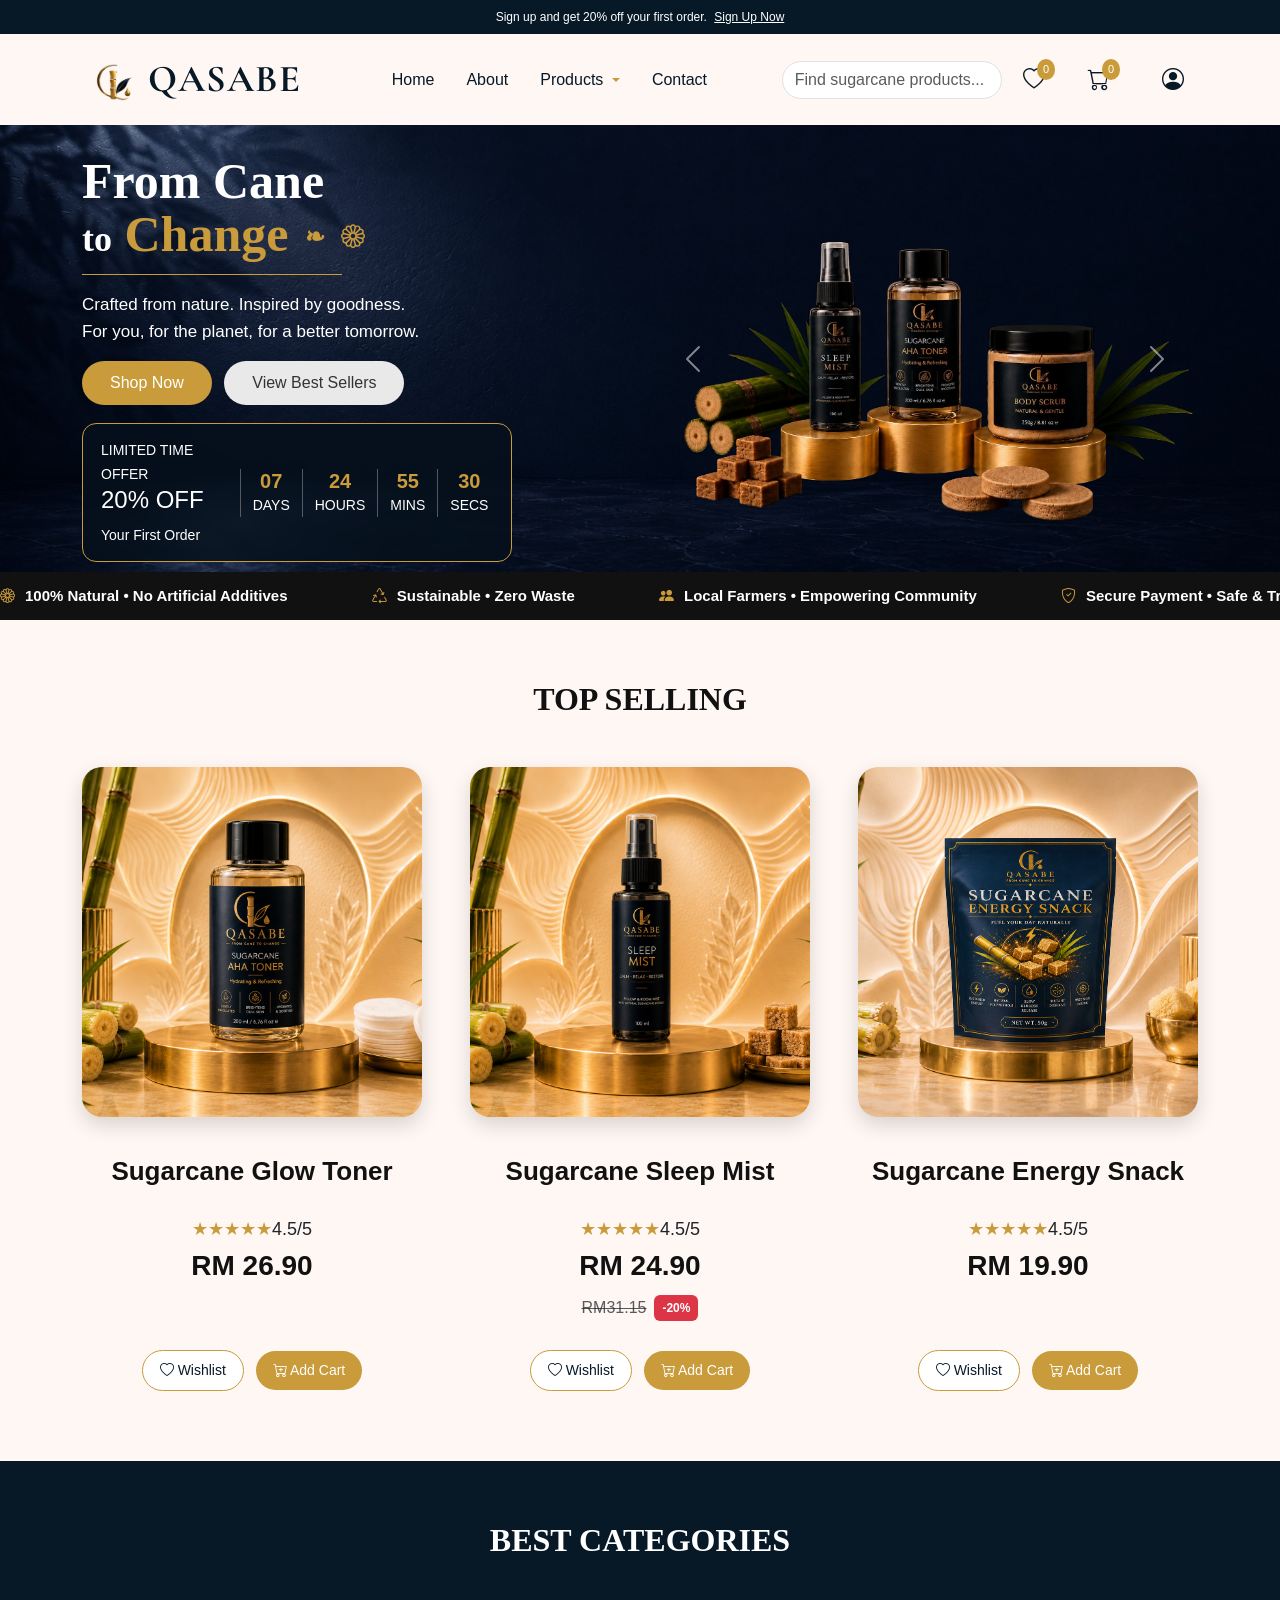
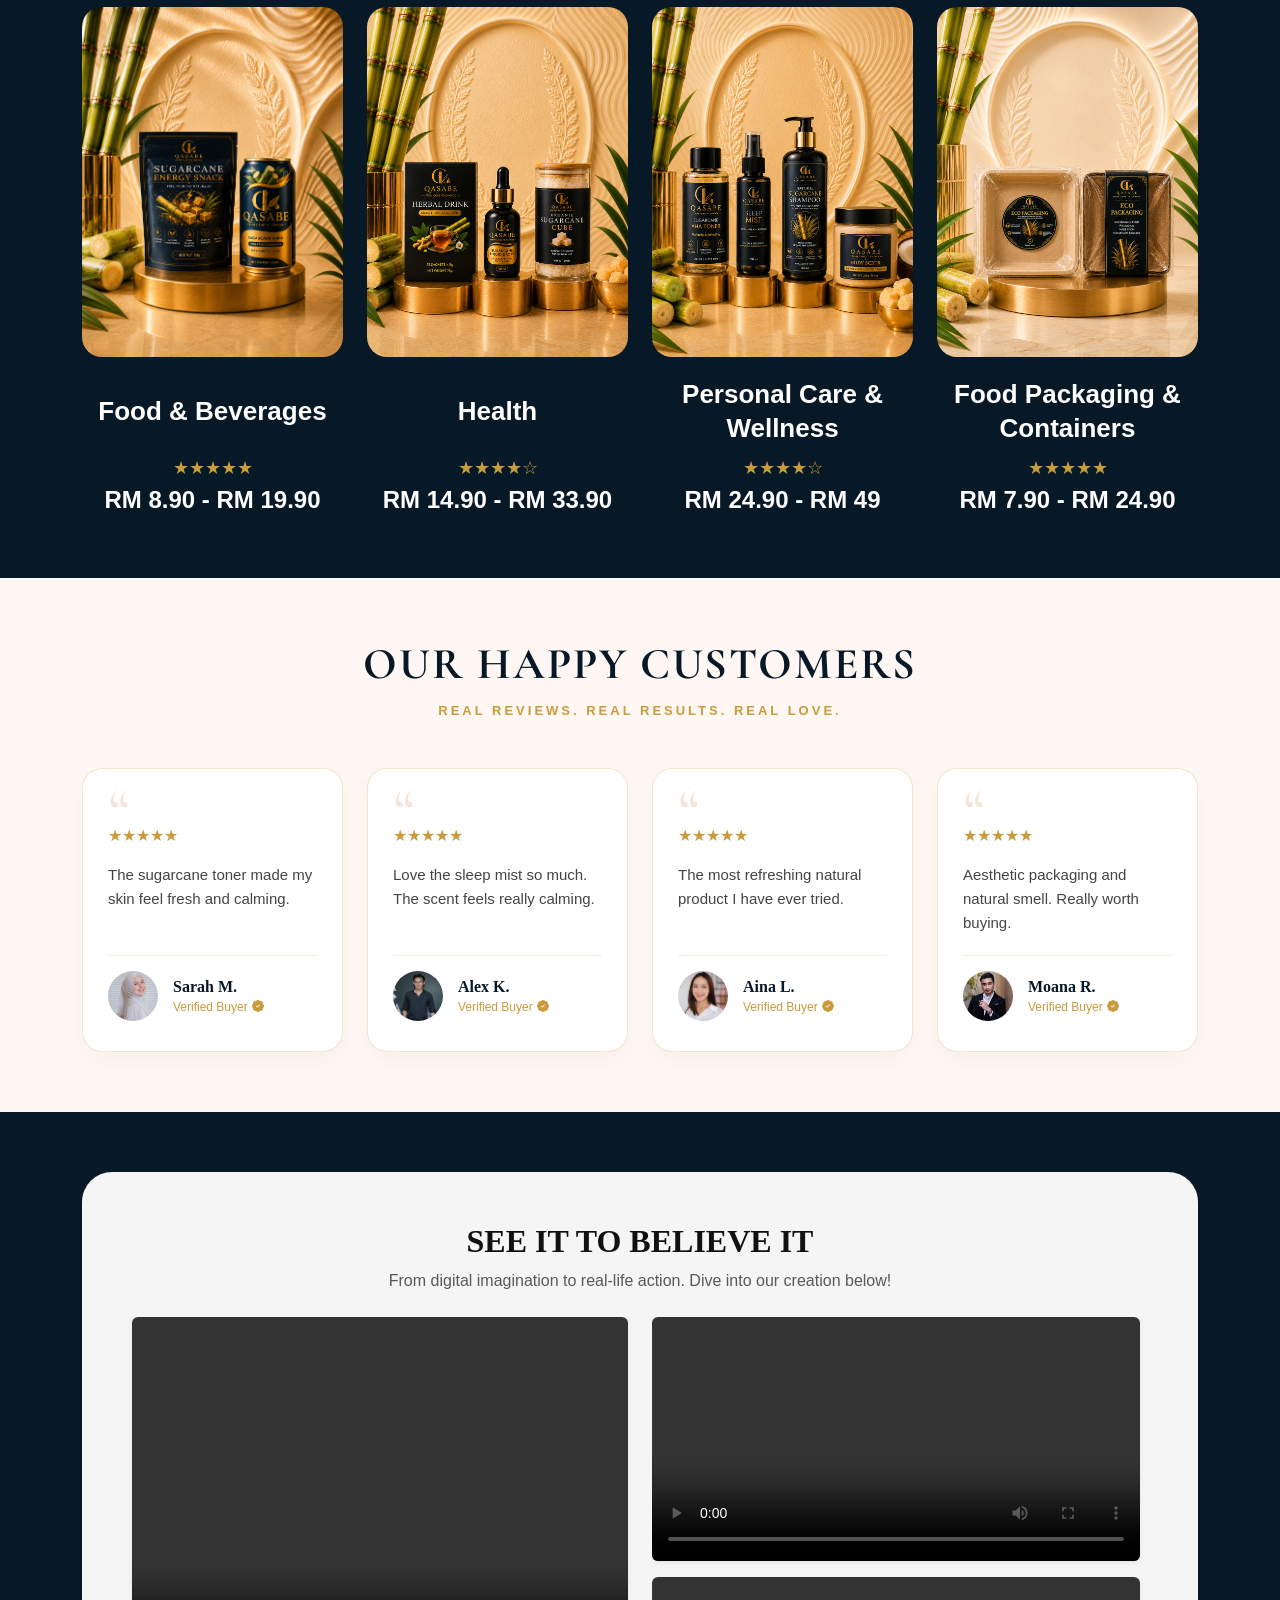
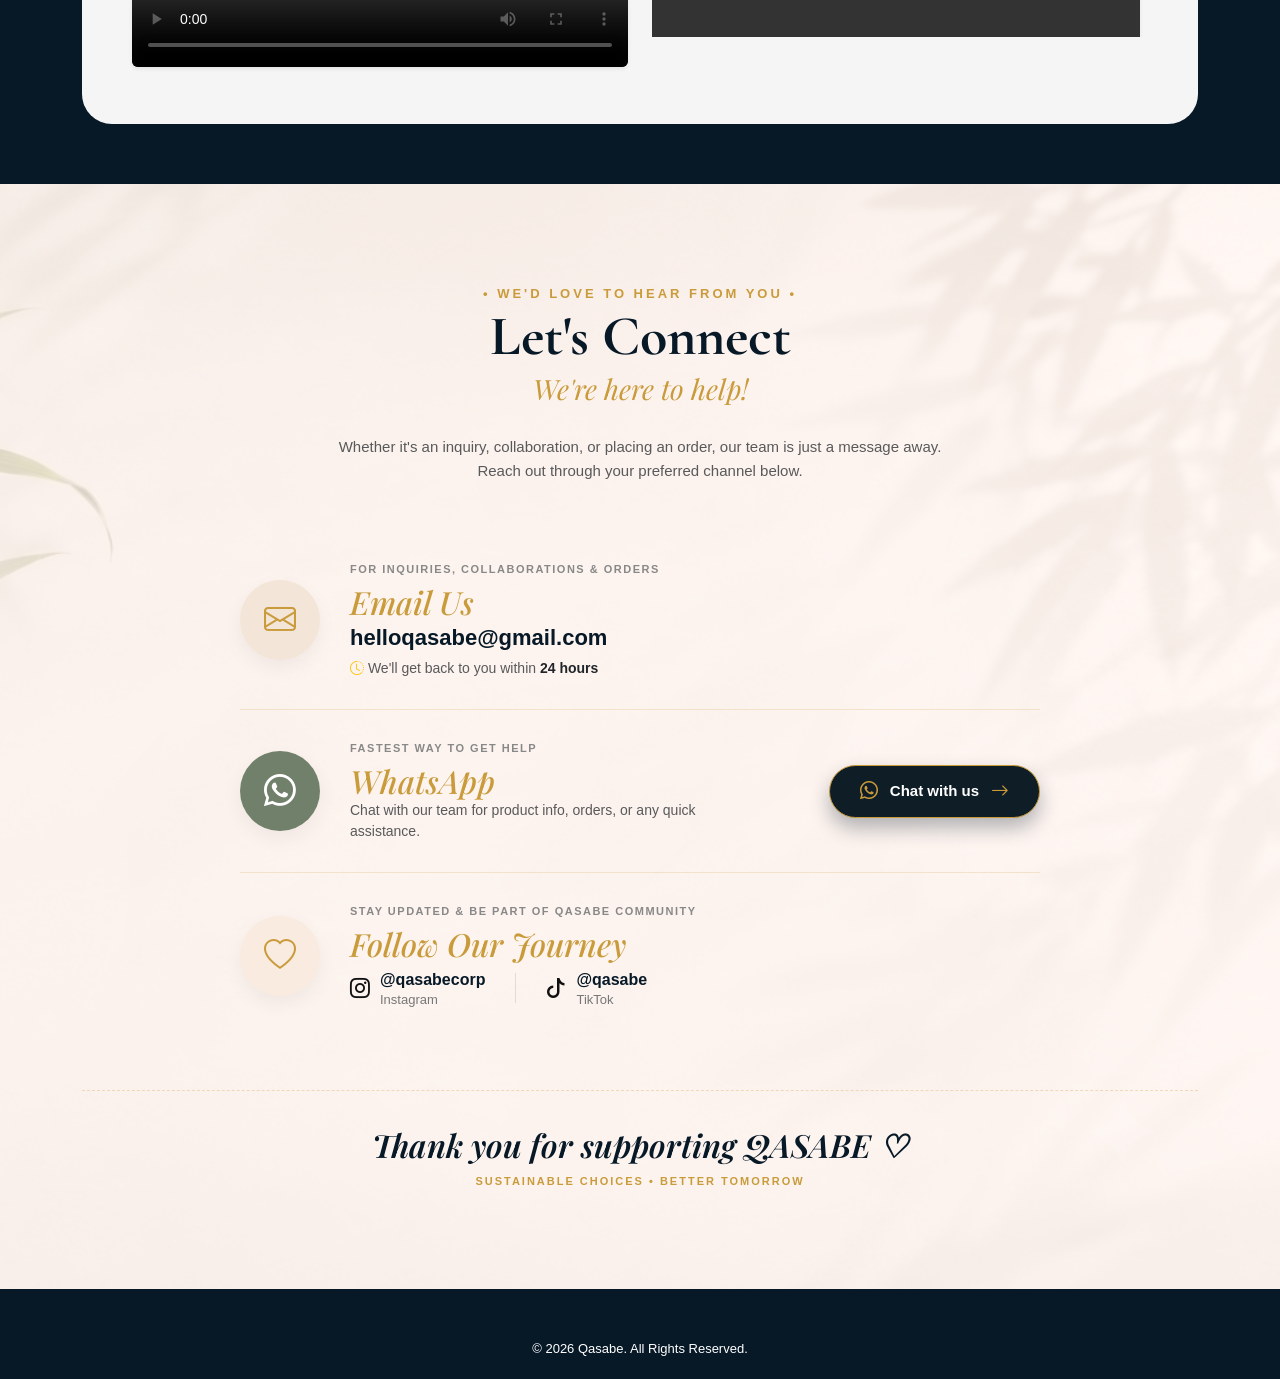
==== commit def5ae00: "Update index.html" ====
--- a/index.html
+++ b/index.html
@@ -907,9 +907,9 @@
         </div>
         <h6>Sugarcane Glow Toner</h6>
         <div class="stars">★★★★★ <span class="text-dark">4.5/5</span></div>
-        <b>RM 30.00</b>
+        <b>RM 26.90</b>
         <div class="discount-row invisible">
-          <del>RM58.80</del>
+          <del></del>
           <span class="discount-badge">-20%</span>
         </div>
         <div class="product-actions">
@@ -929,9 +929,9 @@
         </div>
         <h6>Sugarcane Sleep Mist</h6>
         <div class="stars">★★★★★ <span class="text-dark">4.5/5</span></div>
-        <b>RM 49.90</b>
+        <b>RM 24.90</b>
         <div class="discount-row">
-          <del class="text-muted">RM58.80</del>
+          <del class="text-muted">RM31.15</del>
           <span class="discount-badge">-20%</span>
         </div>
         <div class="product-actions">
@@ -951,9 +951,9 @@
         </div>
         <h6>Sugarcane Energy Snack</h6>
         <div class="stars">★★★★★ <span class="text-dark">4.5/5</span></div>
-        <b>RM 15.00</b>
+        <b>RM 19.90</b>
         <div class="discount-row invisible">
-          <del>RM58.80</del>
+          <del></del>
           <span class="discount-badge">-20%</span>
         </div>
         <div class="product-actions">
@@ -980,7 +980,7 @@
           <img src="images/foods.png" alt="Food and Beverages">
           <h6>Food & Beverages</h6>
           <div class="stars">★★★★★</div>
-          <b>RM 24 - RM 45</b>
+          <b>RM 8.90 - RM 19.90</b>
         </a>
       </div>
       
@@ -989,7 +989,7 @@
           <img src="images/healths.png" alt="Health">
           <h6>Health</h6>
           <div class="stars">★★★★☆</div>
-          <b>RM 35 - RM 70</b>
+          <b>RM 14.90 - RM 33.90</b>
         </a>
       </div>
       
@@ -998,7 +998,7 @@
           <img src="images/personal-care.png" alt="Personal Care">
           <h6>Personal Care & Wellness</h6>
           <div class="stars">★★★★☆</div>
-          <b>RM 28 - RM 65</b>
+          <b>RM 24.90 - RM 49</b>
         </a>
       </div>
       
@@ -1007,7 +1007,7 @@
           <img src="images/packaging (P).png" alt="Packaging">
           <h6>Food Packaging & Containers</h6>
           <div class="stars">★★★★★</div>
-          <b>RM 12 - RM 40</b>
+          <b>RM 7.90 - RM 24.90</b>
         </a>
       </div>
       
@@ -1364,4 +1364,4 @@
 };
 </script>
 </body>
-</html>+</html>
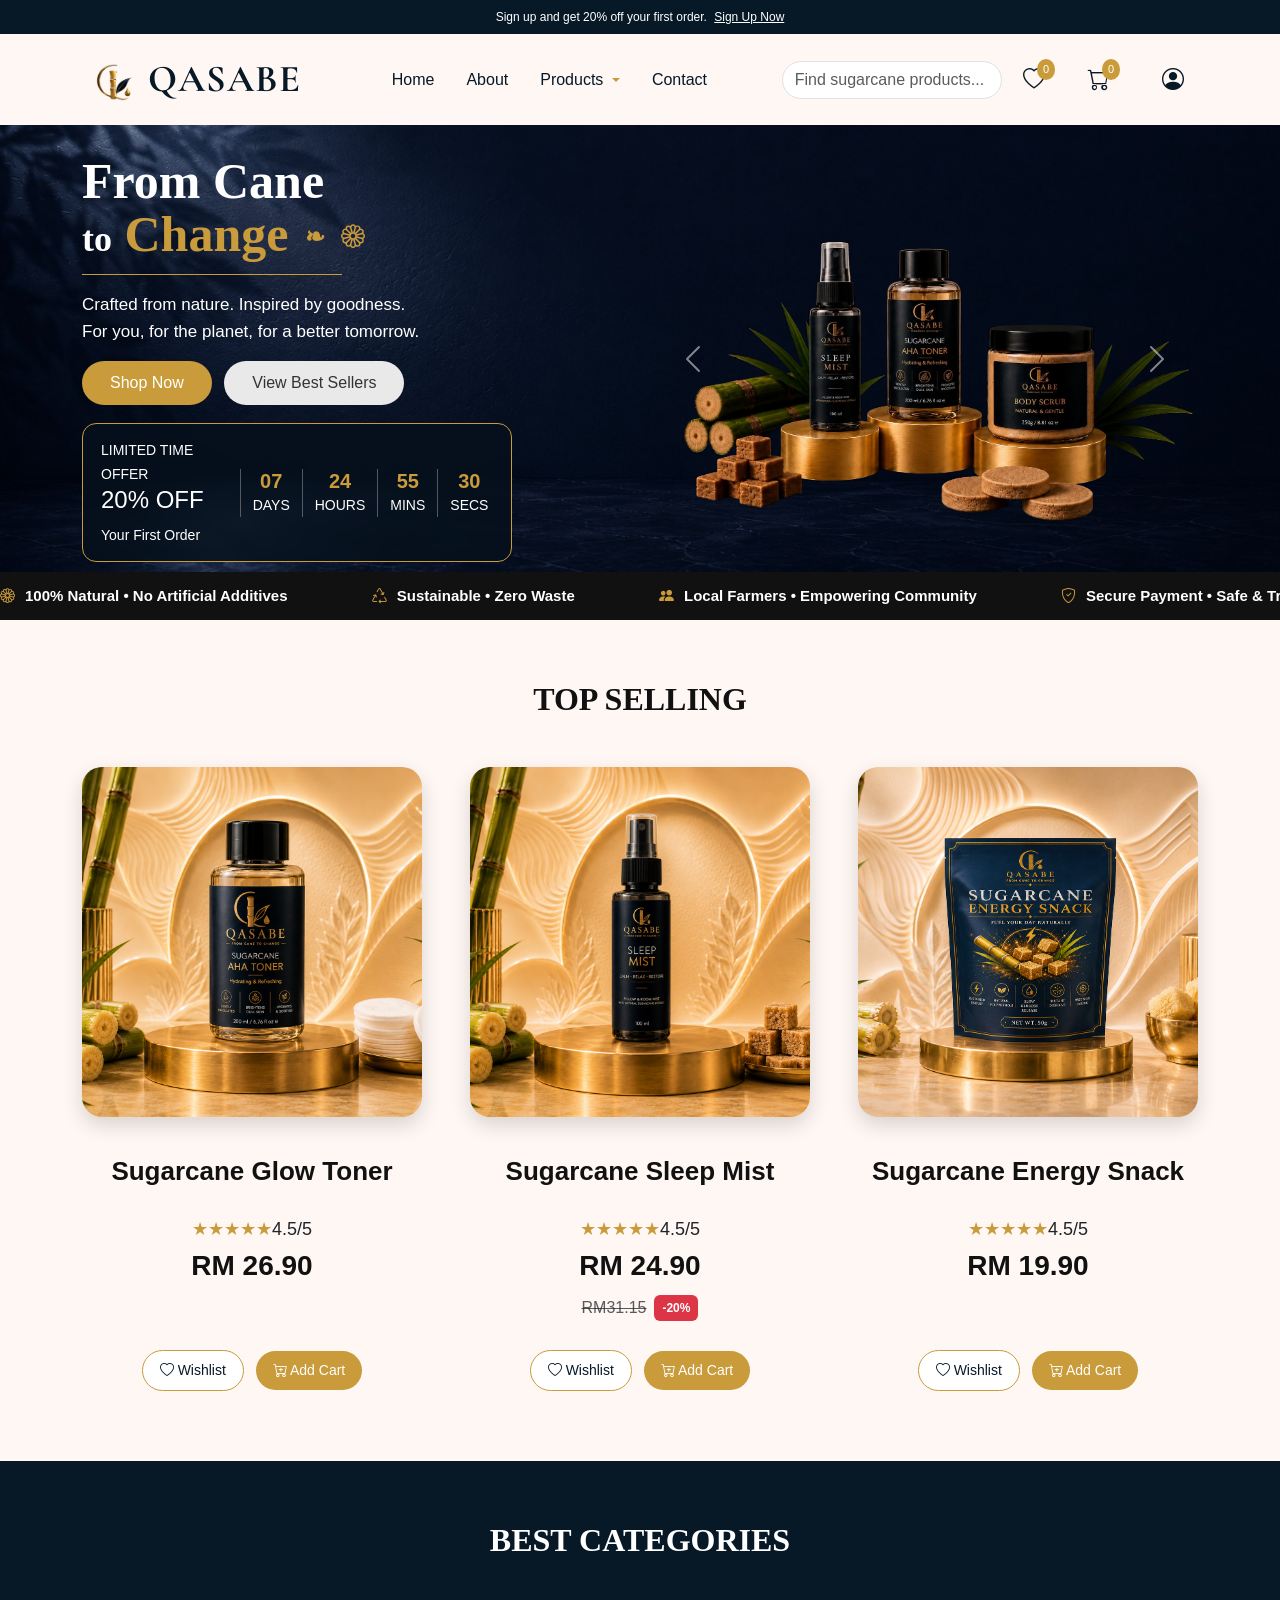
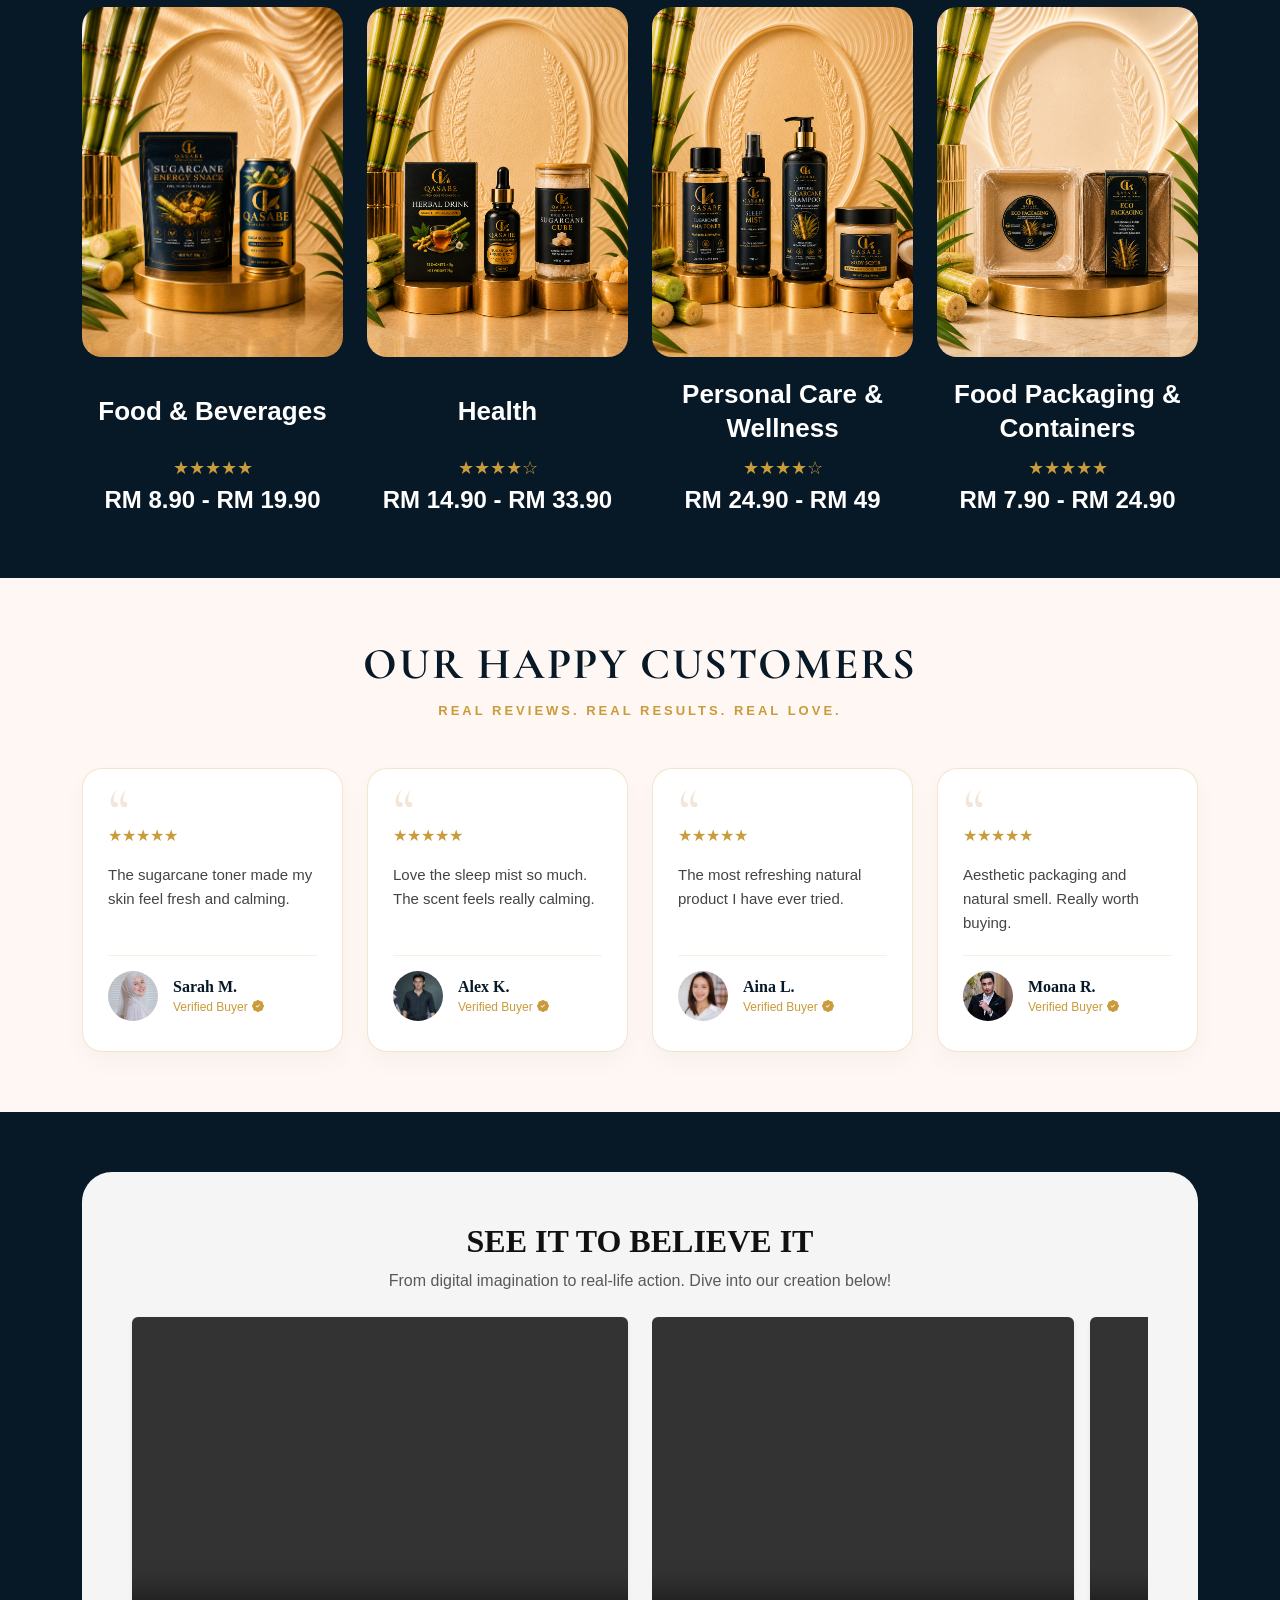
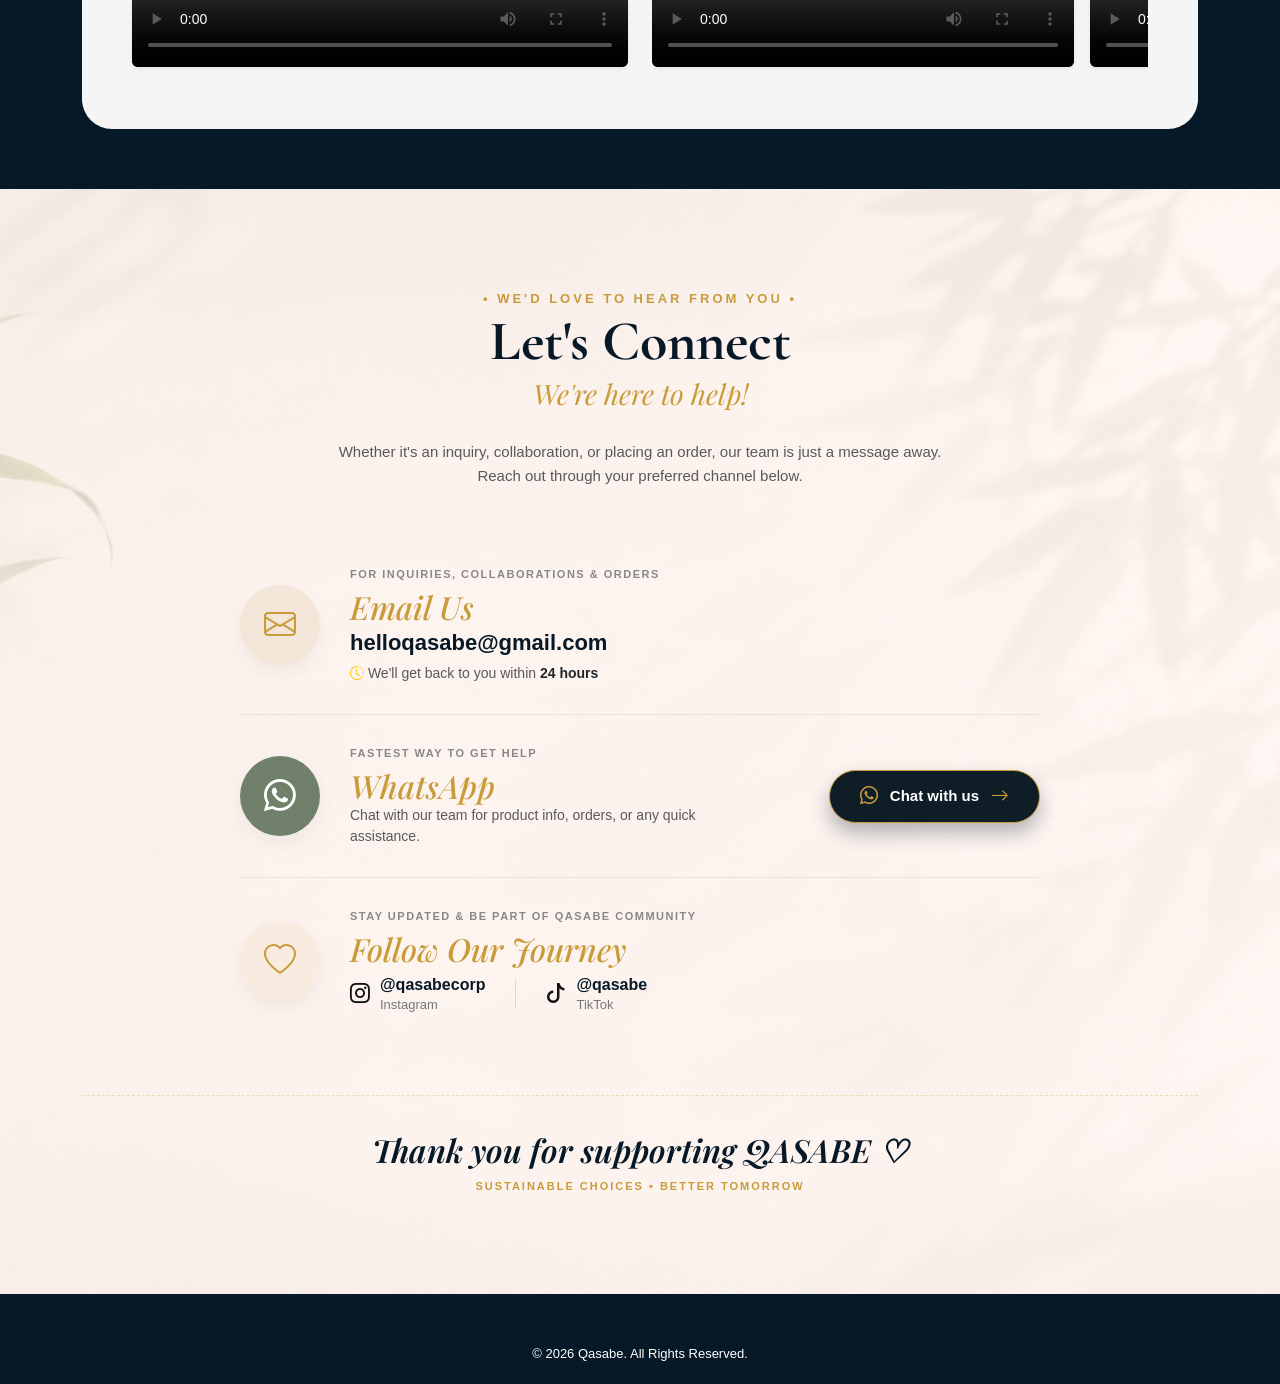
==== commit 35cba6f4: "Update index.html" ====
--- a/index.html
+++ b/index.html
@@ -724,25 +724,34 @@
 }
 html { scroll-behavior: smooth; }
 
+/* REKAAN BARU KONTENA VIDEO SWIPE */
 .video-scroll-container {
-    /* Menghadkan tinggi kontena kanan supaya separuh/ngam dengan tinggi video tunggal di kiri */
-    max-height: 320px; 
-    overflow-y: auto;
-    padding-right: 8px; /* Mengelakkan video rapat dengan scrollbar */
-  }
-
-  /* Rekaan cantik untuk Scrollbar belah kanan */
-  .video-scroll-container::-webkit-scrollbar {
-    width: 6px;
-  }
-  .video-scroll-container::-webkit-scrollbar-track {
-    background: #f1f1f1;
-    border-radius: 10px;
-  }
-  .video-scroll-container::-webkit-scrollbar-thumb {
-    background: #c99b3b; /* Warna gold tema Qasabe */
-    border-radius: 10px;
-  }
+  max-width: 100%; 
+  overflow-x: auto;
+  overflow-y: hidden;
+  padding-bottom: 12px;
+  white-space: nowrap;
+}
+
+.video-scroll-container .video-thumb {
+  width: 85%;
+  flex-shrink: 0;
+  height: 350px;
+  object-fit: cover;
+}
+
+/* Rekaan Scrollbar Bawah */
+.video-scroll-container::-webkit-scrollbar {
+  height: 6px;
+}
+.video-scroll-container::-webkit-scrollbar-track {
+  background: #f1f1f1;
+  border-radius: 10px;
+}
+.video-scroll-container::-webkit-scrollbar-thumb {
+  background: #c99b3b;
+  border-radius: 10px;
+}
 </style>
 </head>
 <body>
@@ -855,7 +864,6 @@
           <div class="carousel-inner">
             <div class="carousel-item active">
                 <img src="images/mainproducts-luxury.png" class="d-block mx-auto hero-product-img" alt="Main Products">
-              </a>
             </div>
             <div class="carousel-item">
               <a href="product-detail.html?id=aha-toner">
@@ -1097,23 +1105,25 @@
       </div>
      
       <div class="row g-4 align-items-stretch">
-  <div class="col-md-6">
-    <video controls class="video-thumb w-100 rounded shadow-sm">
-      <source src="images/video.mp4" type="video/mp4">
-    </video>
-  </div>
-
-  <div class="col-md-6">
-    <div class="video-scroll-container d-flex flex-column gap-3">
-      <video controls class="video-thumb w-100 rounded shadow-sm">
-        <source src="images/video2.mp4" type="video/mp4">
-      </video>
-      <video controls class="video-thumb w-100 rounded shadow-sm">
-        <source src="images/video2i.mp4" type="video/mp4">
-      </video>
+        <div class="col-md-6">
+          <video controls class="video-thumb w-100 rounded shadow-sm">
+            <source src="images/video.mp4" type="video/mp4">
+          </video>
+        </div>
+
+        <div class="col-md-6">
+          <div class="video-scroll-container d-flex flex-row gap-3">
+            <video controls class="video-thumb rounded shadow-sm">
+              <source src="images/video2.mp4" type="video/mp4">
+            </video>
+            <video controls class="video-thumb rounded shadow-sm">
+              <source src="images/video2i.mp4" type="video/mp4">
+            </video>
+          </div>
+        </div>
+      </div>
     </div>
   </div>
-</div>
 </section>
 
 <section class="qasabe-contact-section" id="contact">
@@ -1243,7 +1253,6 @@
 </script>
 
 <script>
-
 const availableProducts = [
   { id: "aha-toner", name: "Sugarcane Glow Toner", img: "images/AHA toner (L).png" },
   { id: "sleep-mist", name: "Sugarcane Sleep Mist", img: "images/sleep-mist (L).png" },
@@ -1282,9 +1291,6 @@
   }
 }
 
-// ==========================================
-
-// ==========================================
 function showSuggestions(val) {
   const box = document.getElementById("suggestionBox");
   if (!val || !val.trim()) {
@@ -1300,7 +1306,6 @@
     return;
   }
   
- 
   box.innerHTML = matches.map(p => `
     <div class="suggestion-item" onclick="selectSuggestion('${p.id}', '${p.name}')">
       <img src="${p.img}" alt="${p.name}">
@@ -1317,14 +1322,12 @@
   window.location.href = `product-detail.html?id=${id}`;
 }
 
-
 document.addEventListener("click", function(e) {
   if (e.target.id !== "searchBar") {
     const box = document.getElementById("suggestionBox");
     if(box) box.style.display = "none";
   }
 });
-
 
 function handleSearch(event) {
   if (event.key === "Enter") {
@@ -1340,27 +1343,22 @@
   }
 }
 
-//==========================================
-
-//==========================================
 function checkLoginStatus() {
-const topBar = document.getElementById("dynamicTopBar");
-if (!topBar) return; 
-
-
-const userLoggedIn = localStorage.getItem("userLoggedIn");
-
-if (userLoggedIn === "true") {
- topBar.style.display = "none";  
-} else {
- topBar.style.display = "block"; 
-}
-}
-
+  const topBar = document.getElementById("dynamicTopBar");
+  if (!topBar) return; 
+
+  const userLoggedIn = localStorage.getItem("userLoggedIn");
+
+  if (userLoggedIn === "true") {
+   topBar.style.display = "none";  
+  } else {
+   topBar.style.display = "block"; 
+  }
+}
 
 window.onload = function() {
-updateCounts();    
-checkLoginStatus(); 
+  updateCounts();    
+  checkLoginStatus(); 
 };
 </script>
 </body>
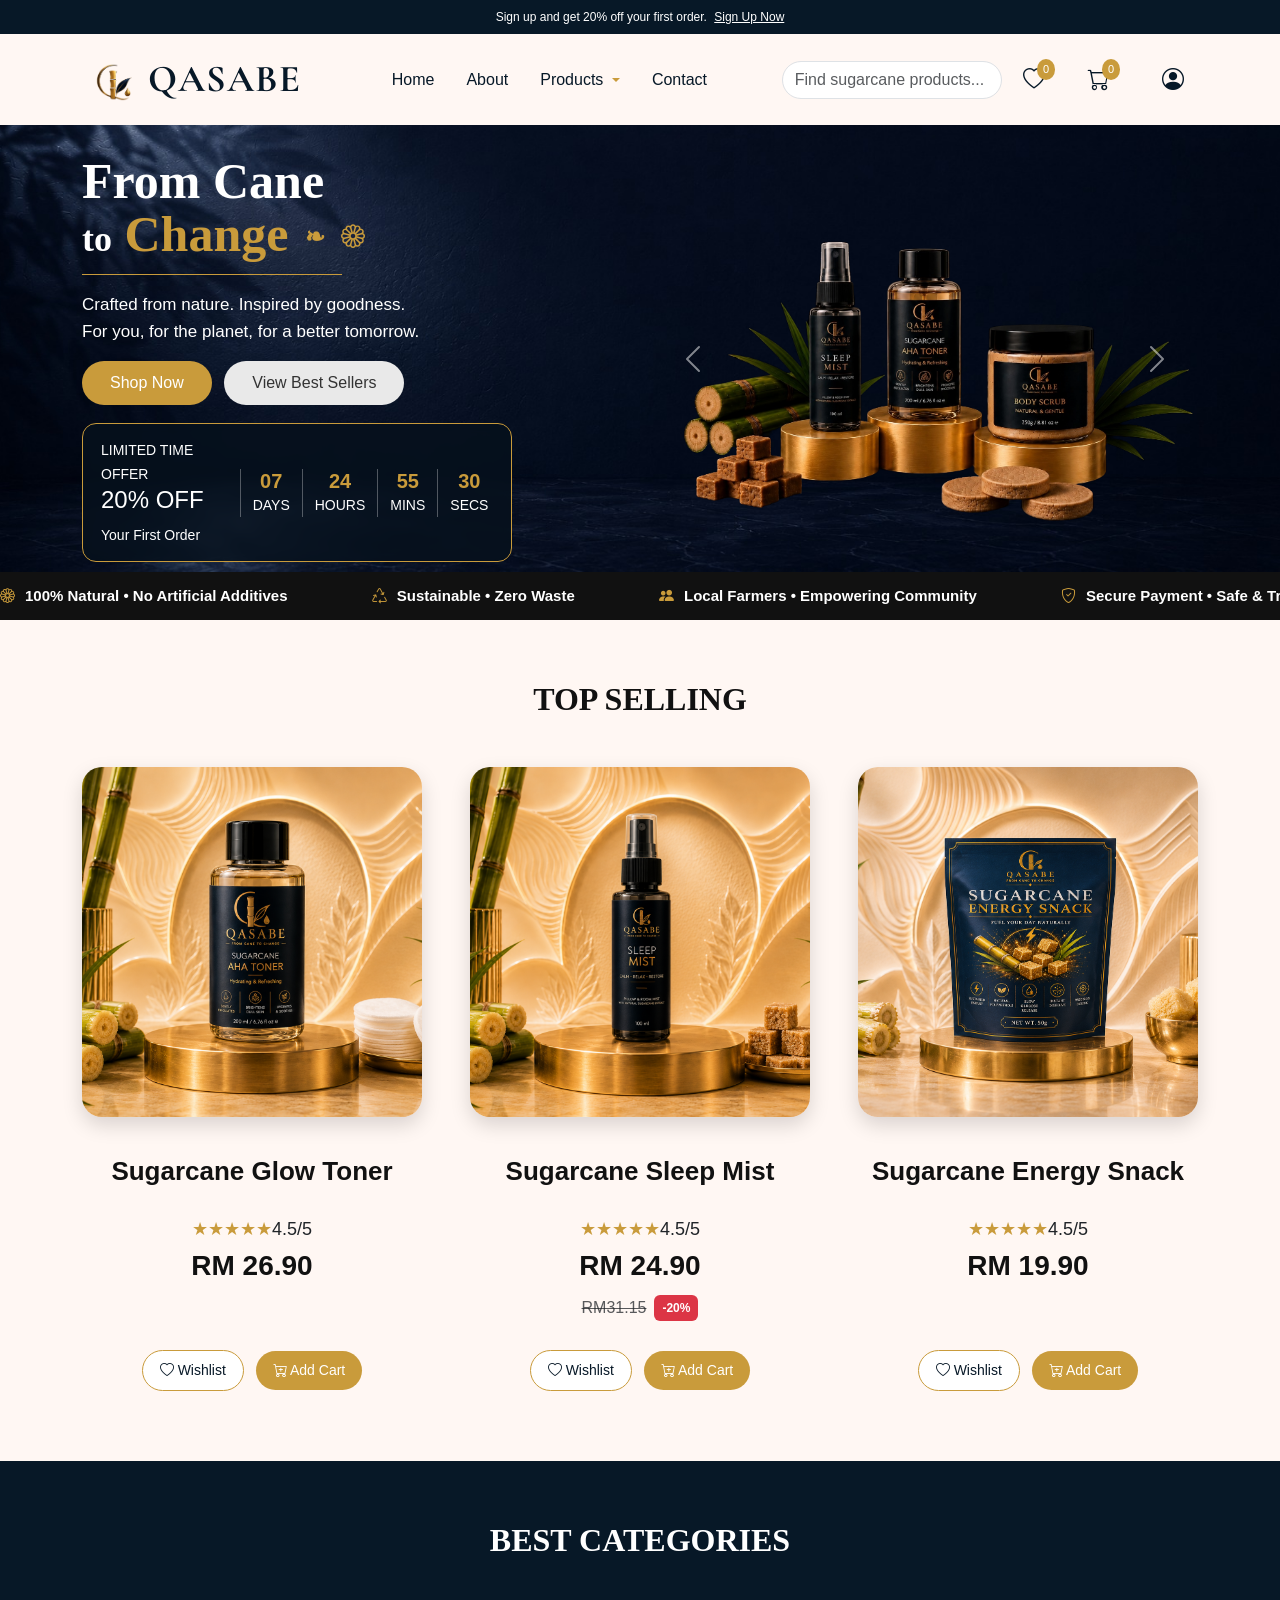
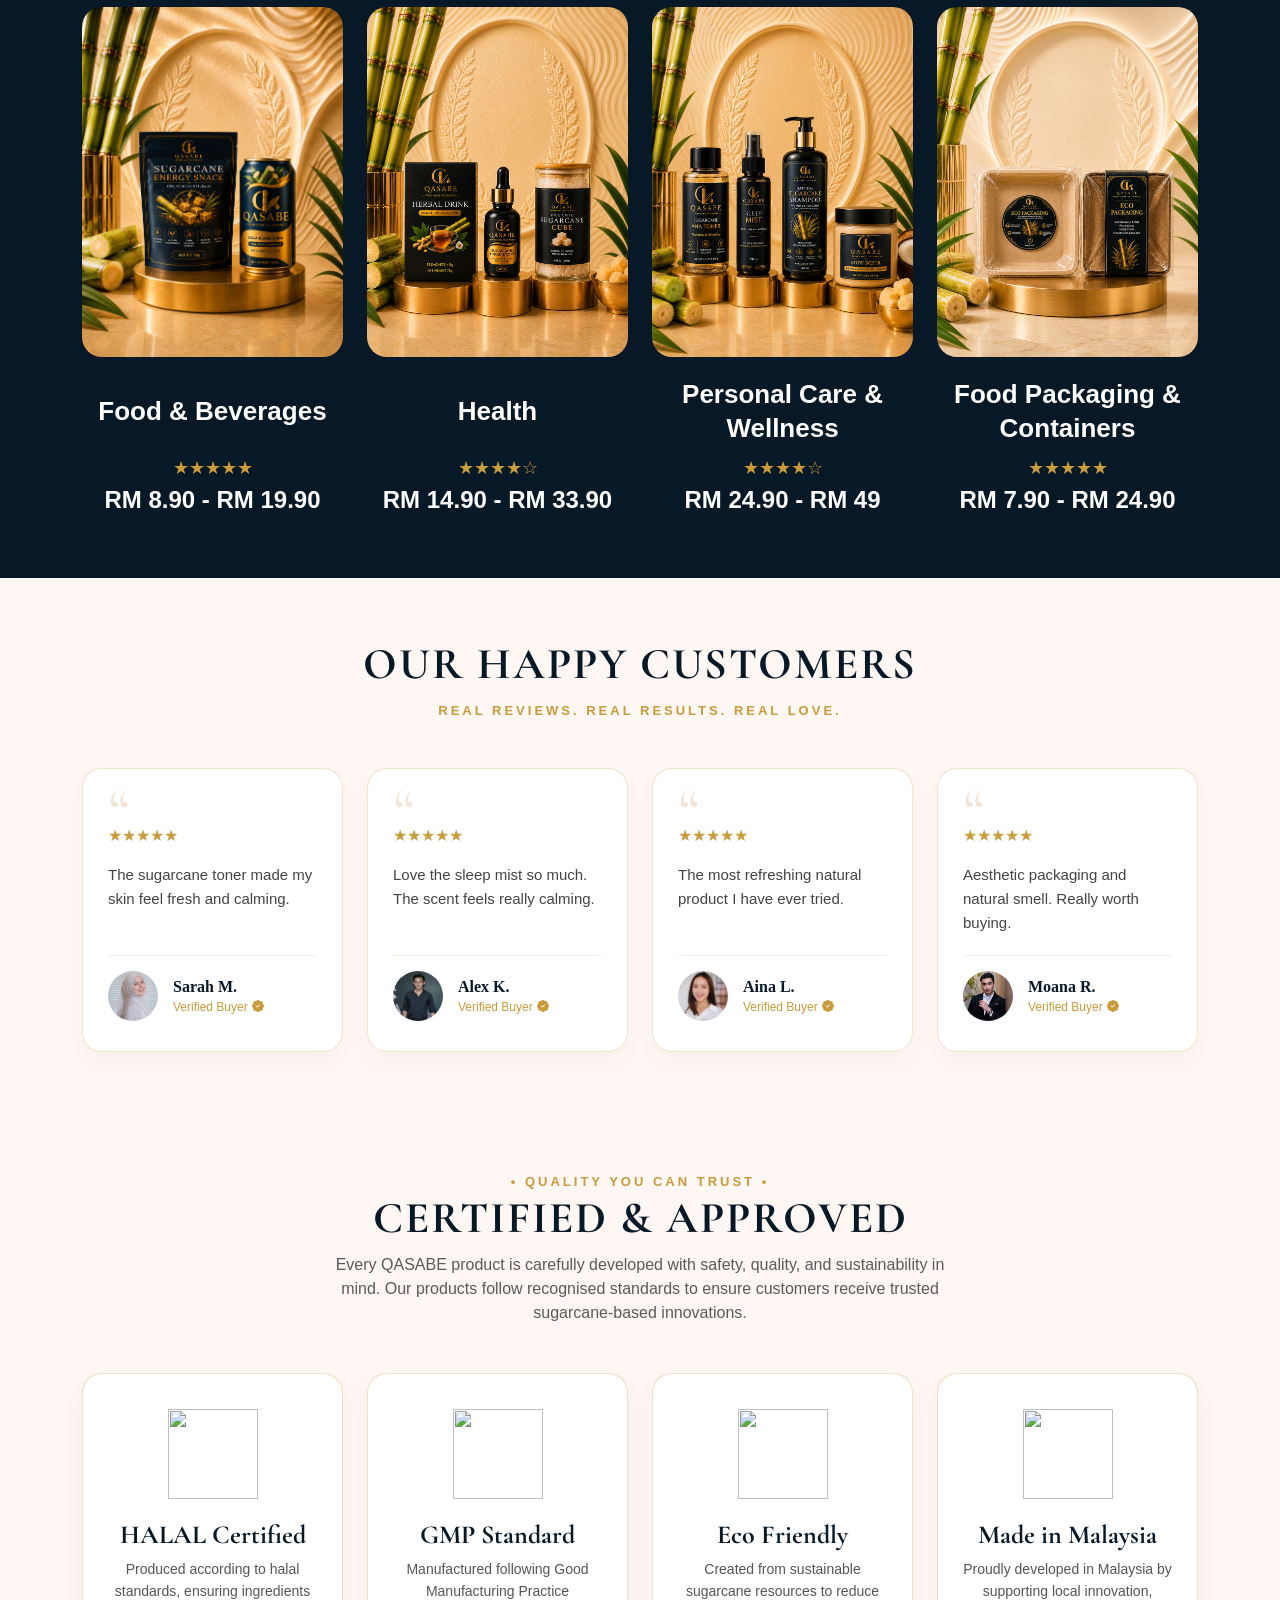
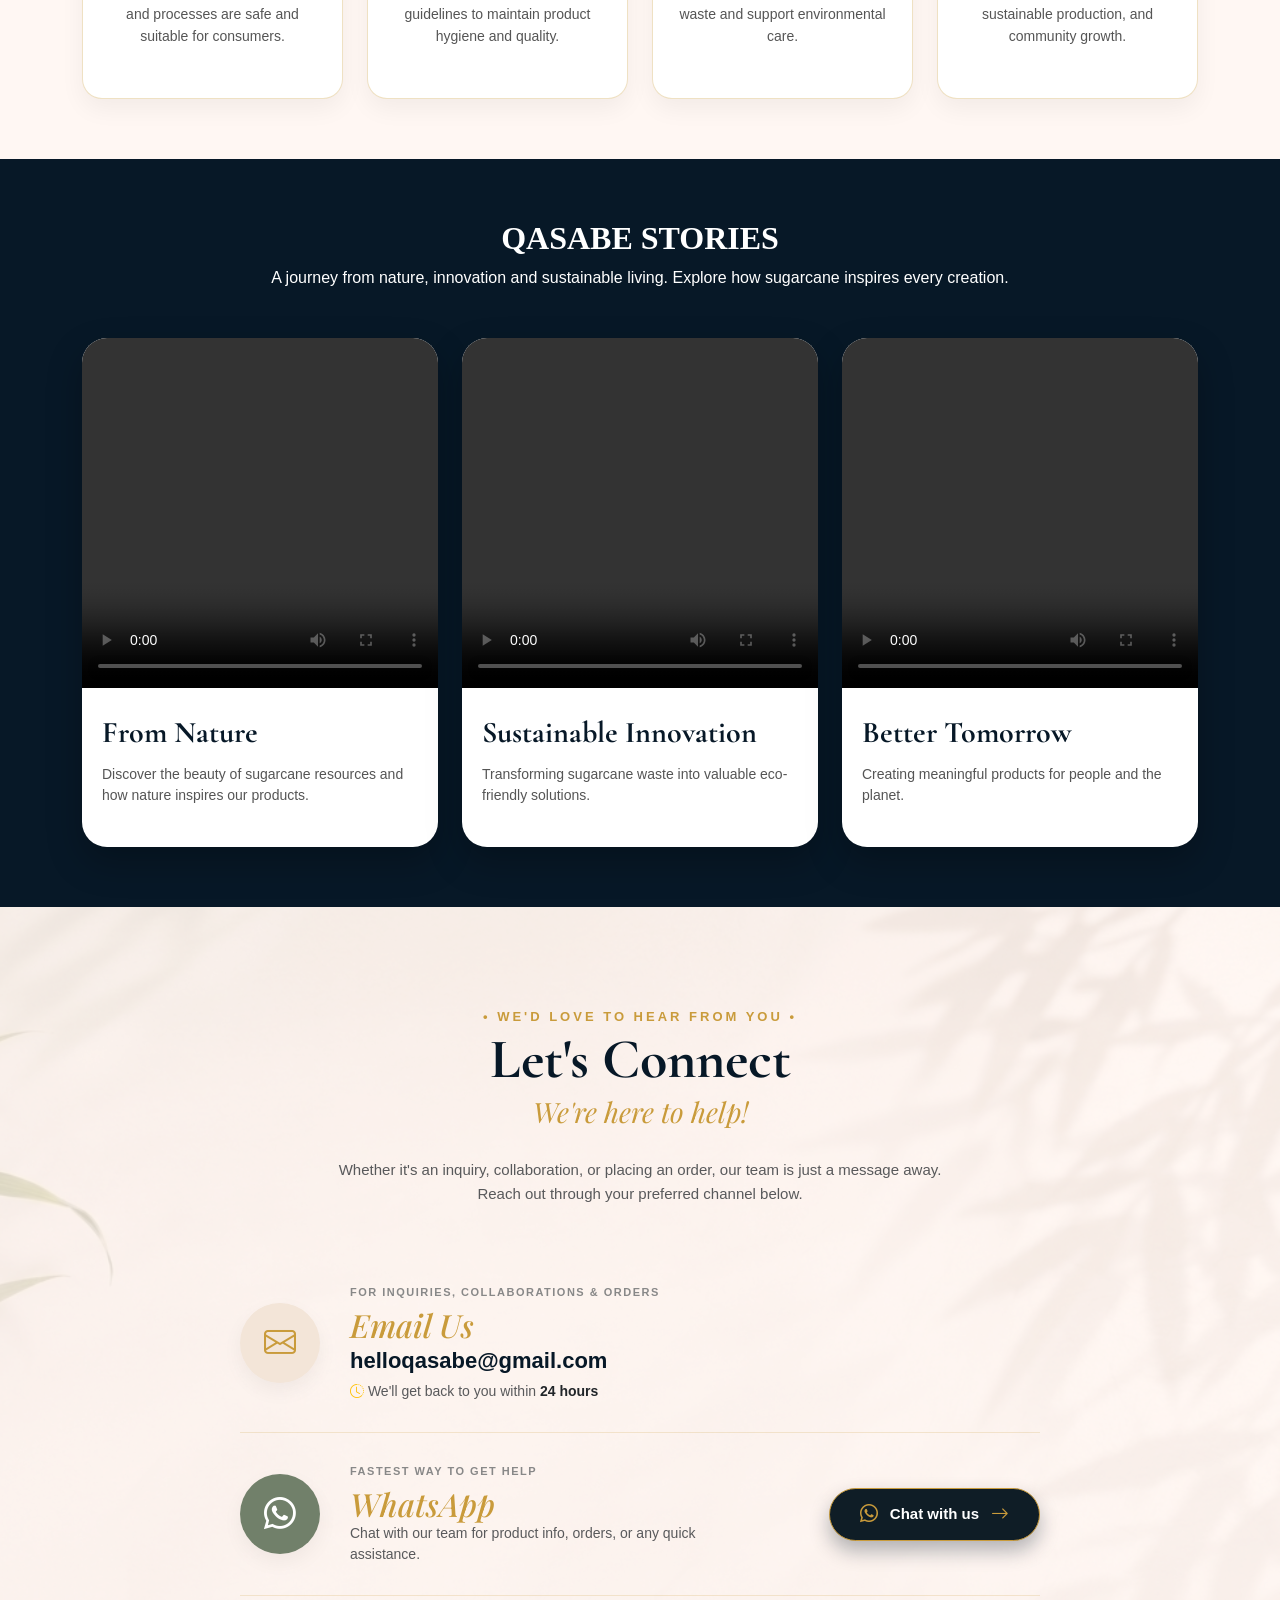
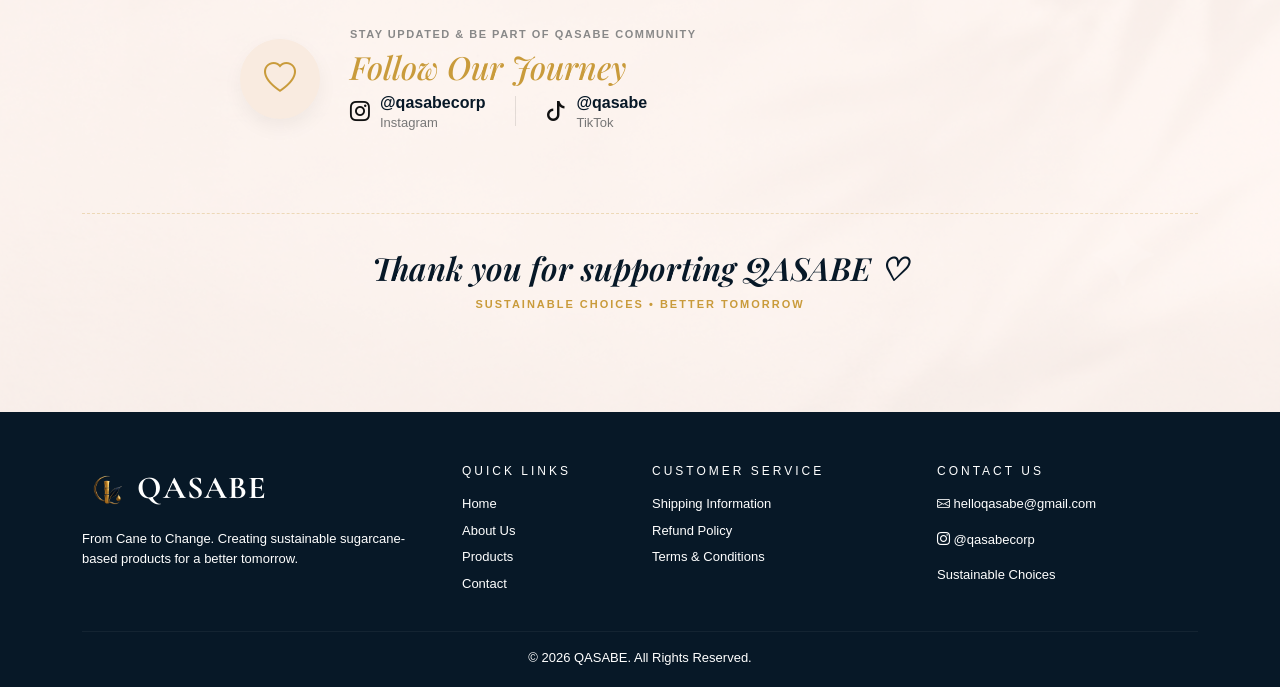
==== commit a43d3f10: "Update index.html" ====
--- a/index.html
+++ b/index.html
@@ -480,6 +480,7 @@
   display: flex;
   justify-content: flex-start;
 }
+
 .review-card p {
   font-size: 15px;
   color: #444;
@@ -488,6 +489,43 @@
   margin-bottom: 20px;
   font-family: Arial, sans-serif;
 }
+
+.cert-card{
+  background:white;
+  padding:35px 25px;
+  border-radius:20px;
+  height:100%;
+  border:1px solid rgba(201,155,59,0.3);
+  transition:0.3s;
+  box-shadow:0 10px 25px rgba(0,0,0,0.05);
+}
+
+.cert-card:hover{
+  transform:translateY(-8px);
+  border:2px solid var(--gold);
+  box-shadow:0 15px 30px rgba(201,155,59,0.25);
+}
+
+.cert-card img{
+  width:90px;
+  height:90px;
+  object-fit:contain;
+  margin-bottom:20px;
+}
+
+.cert-card h5{
+  font-family:'Cormorant Garamond', serif;
+  color:var(--navy);
+  font-size:26px;
+  font-weight:700;
+}
+
+.cert-card p{
+  font-size:14px;
+  color:#555;
+  line-height:1.6;
+}
+
 .review-divider {
   border-top: 1px solid rgba(201, 155, 59, 0.15);
   margin-bottom: 15px;
@@ -522,23 +560,47 @@
 .verified-tag i {
   font-size: 12px;
 }
-.story-box{
-  background:#f5f5f5;
-  color:#111;
-  border-radius:30px;
-  padding:50px;
-}
-.video-wrap{
-  position:relative;
-  width:100%;
-}
-.video-thumb{
-  width:100%;
-  height:350px;
-  object-fit:cover;
-  border-radius:20px;
-  box-shadow:0 10px 30px rgba(0,0,0,.2);
-}
+
+.story-video-card{
+background:white;
+color:#111;
+border-radius:25px;
+overflow:hidden;
+padding-bottom:25px;
+height:100%;
+box-shadow:0 15px 35px rgba(0,0,0,.25);
+transition:.3s;
+}
+
+
+.story-video-card:hover{
+transform:translateY(-10px);
+box-shadow:0 20px 40px rgba(201,155,59,.35);
+}
+
+
+.story-video-card video{
+width:100%;
+height:350px;
+object-fit:cover;
+}
+
+
+.story-video-card h4{
+font-family:'Cormorant Garamond',serif;
+font-size:30px;
+font-weight:700;
+color:var(--navy);
+padding:20px 20px 5px;
+}
+
+
+.story-video-card p{
+font-size:14px;
+color:#555;
+padding:0 20px;
+}
+
 .footer-brand{
   display:flex;
   align-items:center;
@@ -753,6 +815,9 @@
   border-radius: 10px;
 }
 </style>
+<head>
+    <!-- Code-code awak yang lain -->
+    <link rel="stylesheet" href="ai-chat-v2.css">
 </head>
 <body>
 
@@ -1096,35 +1161,199 @@
   </div>
 </section>
 
-<section class="section-dark" id="story">
-  <div class="container">
-    <div class="story-box">
-      <div class="text-center mb-4">
-        <h2>SEE IT TO BELIEVE IT</h2>
-        <p class="text-muted">From digital imagination to real-life action. Dive into our creation below!</p>
-      </div>
-     
-      <div class="row g-4 align-items-stretch">
-        <div class="col-md-6">
-          <video controls class="video-thumb w-100 rounded shadow-sm">
-            <source src="images/video.mp4" type="video/mp4">
-          </video>
-        </div>
-
-        <div class="col-md-6">
-          <div class="video-scroll-container d-flex flex-row gap-3">
-            <video controls class="video-thumb rounded shadow-sm">
-              <source src="images/video2.mp4" type="video/mp4">
-            </video>
-            <video controls class="video-thumb rounded shadow-sm">
-              <source src="images/video2i.mp4" type="video/mp4">
-            </video>
-          </div>
-        </div>
-      </div>
+<section class="section-light" id="certification">
+  <div class="container text-center">
+
+    <div style="
+      color:var(--gold);
+      letter-spacing:3px;
+      font-size:13px;
+      font-weight:600;">
+      • QUALITY YOU CAN TRUST •
     </div>
+
+    <h2 class="review-title">
+      CERTIFIED & APPROVED
+    </h2>
+
+    <p class="text-muted mx-auto mb-5" 
+       style="max-width:650px;">
+      Every QASABE product is carefully developed with 
+      safety, quality, and sustainability in mind. 
+      Our products follow recognised standards to ensure 
+      customers receive trusted sugarcane-based innovations.
+    </p>
+
+
+    <div class="row g-4 justify-content-center">
+
+
+      <!-- HALAL -->
+      <div class="col-md-3">
+        <div class="cert-card">
+
+          <img src="images/halal.png">
+
+          <h5>HALAL Certified</h5>
+
+          <p>
+            Produced according to halal standards,
+            ensuring ingredients and processes are 
+            safe and suitable for consumers.
+          </p>
+
+        </div>
+      </div>
+
+
+
+      <!-- GMP -->
+      <div class="col-md-3">
+        <div class="cert-card">
+
+          <img src="images/gmp.png">
+
+          <h5>GMP Standard</h5>
+
+          <p>
+            Manufactured following Good Manufacturing 
+            Practice guidelines to maintain product 
+            hygiene and quality.
+          </p>
+
+        </div>
+      </div>
+
+
+
+      <!-- ECO -->
+      <div class="col-md-3">
+        <div class="cert-card">
+
+          <img src="images/eco.png">
+
+          <h5>Eco Friendly</h5>
+
+          <p>
+            Created from sustainable sugarcane resources 
+            to reduce waste and support environmental care.
+          </p>
+
+        </div>
+      </div>
+
+
+
+      <!-- NATURAL -->
+      <div class="col-md-3">
+        <div class="cert-card">
+
+          <img src="images/npra.png">
+
+          <h5>Made in Malaysia</h5>
+
+          <p>
+            Proudly developed in Malaysia by supporting 
+      local innovation, sustainable production, 
+      and community growth.
+          </p>
+
+        </div>
+      </div>
+
+
+    </div>
+
   </div>
 </section>
+
+<section class="section-dark" id="story">
+
+<div class="container">
+
+<div class="text-center mb-5">
+
+<h2>
+QASABE STORIES
+</h2>
+
+<p>
+A journey from nature, innovation and sustainable living.
+Explore how sugarcane inspires every creation.
+</p>
+
+</div>
+
+
+<div class="row g-4">
+
+
+<div class="col-md-4">
+
+<div class="story-video-card">
+
+<video controls>
+<source src="images/video2.mp4" type="video/mp4">
+</video>
+
+<h4>From Nature</h4>
+
+<p>
+Discover the beauty of sugarcane resources and how nature inspires our products.
+</p>
+
+</div>
+
+</div>
+
+
+
+<div class="col-md-4">
+
+<div class="story-video-card">
+
+<video controls>
+<source src="images/video2i.mp4" type="video/mp4">
+</video>
+
+<h4>Sustainable Innovation</h4>
+
+<p>
+Transforming sugarcane waste into valuable eco-friendly solutions.
+</p>
+
+</div>
+
+</div>
+
+
+
+<div class="col-md-4">
+
+<div class="story-video-card">
+
+<video controls>
+<source src="images/video2ii.mp4" type="video/mp4">
+</video>
+
+<h4>Better Tomorrow</h4>
+
+<p>
+Creating meaningful products for people and the planet.
+</p>
+
+</div>
+
+</div>
+
+
+</div>
+
+</div>
+
+</section>
+
+
 
 <section class="qasabe-contact-section" id="contact">
   <div class="contact-shade-bg"></div>
@@ -1212,9 +1441,62 @@
 
 <footer>
   <div class="container">
+    <div class="row gy-4">
+
+      <!-- BRAND -->
+      <div class="col-md-4">
+        <div class="footer-brand">
+          <img src="images/logor.png" alt="QASABE Logo">
+          <h4>QASABE</h4>
+        </div>
+        <p>
+          From Cane to Change. Creating sustainable 
+          sugarcane-based products for a better tomorrow.
+        </p>
+      </div>
+
+      <!-- QUICK LINKS -->
+      <div class="col-md-2">
+        <div class="footer-title">QUICK LINKS</div>
+        <a href="index.html">Home</a>
+        <a href="about-us.html">About Us</a>
+        <a href="Category.html">Products</a>
+        <a href="#contact">Contact</a>
+      </div>
+
+      <!-- CUSTOMER SERVICE -->
+      <div class="col-md-3">
+        <div class="footer-title">CUSTOMER SERVICE</div>
+        <a href="policy.html#shipping-policy">Shipping Information</a>
+        <a href="policy.html#refund-policy">Refund Policy</a>
+        <a href="policy.html#terms-policy">Terms & Conditions</a>
+      </div>
+
+      <!-- CONTACT -->
+      <div class="col-md-3">
+        <div class="footer-title">CONTACT US</div>
+        <p>
+          <i class="bi bi-envelope"></i>
+          helloqasabe@gmail.com
+        </p>
+        <p>
+          <i class="bi bi-instagram"></i>
+          @qasabecorp
+        </p>
+        <p>
+          <i class="bi bi-leaf"></i>
+          Sustainable Choices
+        </p>
+      </div>
+
+    </div>
+
+    <hr style="border-color:rgba(255,255,255,0.2); margin-top:30px;">
+
     <p class="text-center mb-0">
-      ©️ 2026 Qasabe. All Rights Reserved.
+      ©️ 2026 QASABE. All Rights Reserved.
     </p>
+
   </div>
 </footer>
 
@@ -1269,27 +1551,45 @@
 }
 
 function addToCart(id){
-  let existing = cart.find(item => item.id === id);
-  if(existing){
-    existing.qty++;
-  }else{
-    cart.push({ id: id, qty: 1 });
-  }
-  localStorage.setItem("cart", JSON.stringify(cart));
-  updateCounts();
-  alert("Added to cart successfully!");
-}
-
-function addToWishlist(id){
-  if(!wishlist.includes(id)){
-    wishlist.push(id);
-    localStorage.setItem("wishlist", JSON.stringify(wishlist));
-    updateCounts();
-    alert("Added to wishlist!");
-  } else {
-    alert("Item is already in your wishlist.");
-  }
-}
+	  // 🔥 SEKATAN UNTUK GUEST: Check user dah login ke belum
+	  let currentUser = JSON.parse(localStorage.getItem("customerAccount"));
+	  if (!currentUser) {
+	    alert("Oops! You need to login first to add items to the cart.");
+	    window.location.href = "login.html";
+	    return; // Stop fungsi daripada teruskan add to cart
+	  }
+
+	  // Kod asal kau di bawah (berjalan macam biasa kalau dah login)
+	  let existing = cart.find(item => item.id === id);
+	  if(existing){
+	    existing.qty++;
+	  }else{
+	    cart.push({ id: id, qty: 1 });
+	  }
+	  localStorage.setItem("cart", JSON.stringify(cart));
+	  updateCounts();
+	  alert("Added to cart successfully!");
+	}
+
+	function addToWishlist(id){
+	  // 🔥 SEKATAN UNTUK GUEST: Check user dah login ke belum
+	  let currentUser = JSON.parse(localStorage.getItem("customerAccount"));
+	  if (!currentUser) {
+	    alert("Oops! You need to login first to add items to your wishlist.");
+	    window.location.href = "login.html";
+	    return; // Stop fungsi daripada teruskan add to wishlist
+	  }
+
+	  // Kod asal kau di bawah (berjalan macam biasa kalau dah login)
+	  if(!wishlist.includes(id)){
+	    wishlist.push(id);
+	    localStorage.setItem("wishlist", JSON.stringify(wishlist));
+	    updateCounts();
+	    alert("Added to wishlist!");
+	  } else {
+	    alert("Item is already in your wishlist.");
+	  }
+	}
 
 function showSuggestions(val) {
   const box = document.getElementById("suggestionBox");
@@ -1361,5 +1661,9 @@
   checkLoginStatus(); 
 };
 </script>
-</body>
+<body>
+    <!-- Kandungan website awak (Header, Banner, Footer, dll) -->
+    
+    <!-- Letak script kat bawah sekali supaya website loading laju -->
+<script src="ai-chat-v2.js"></script></body>
 </html>
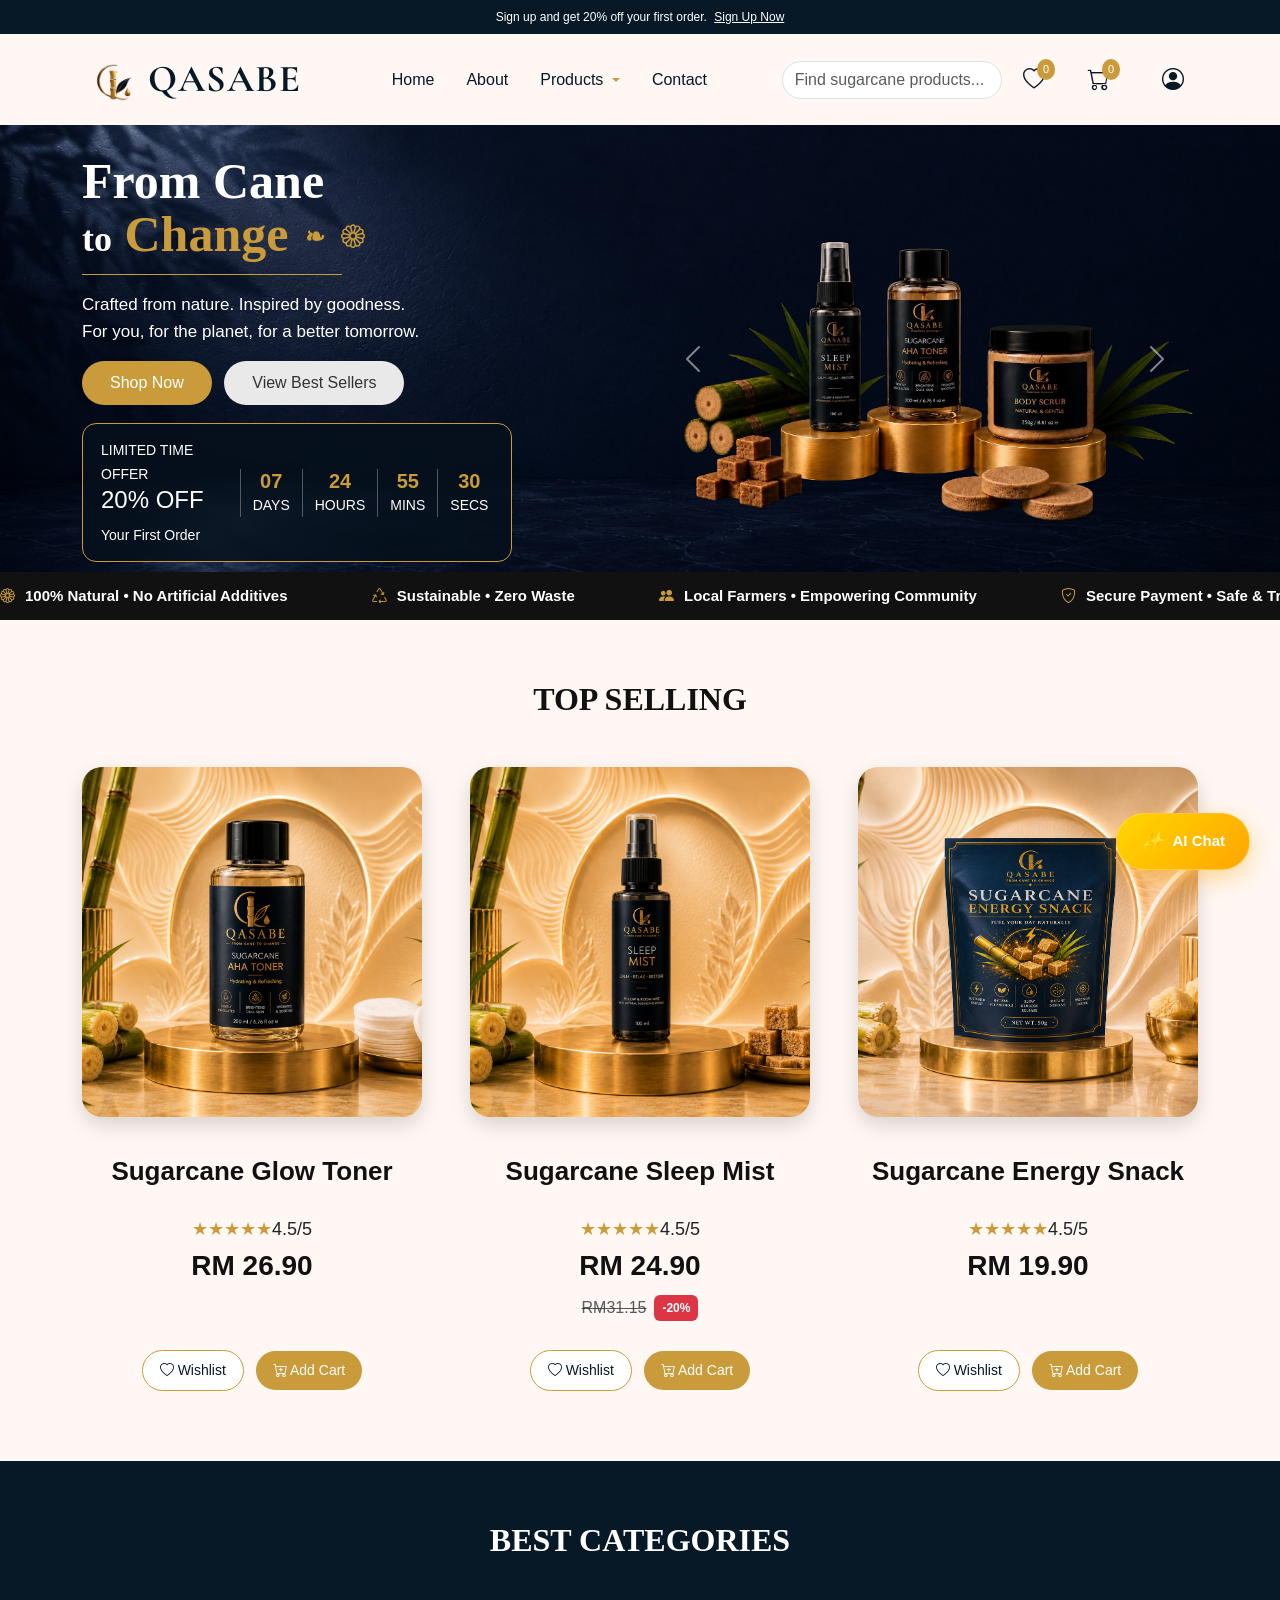
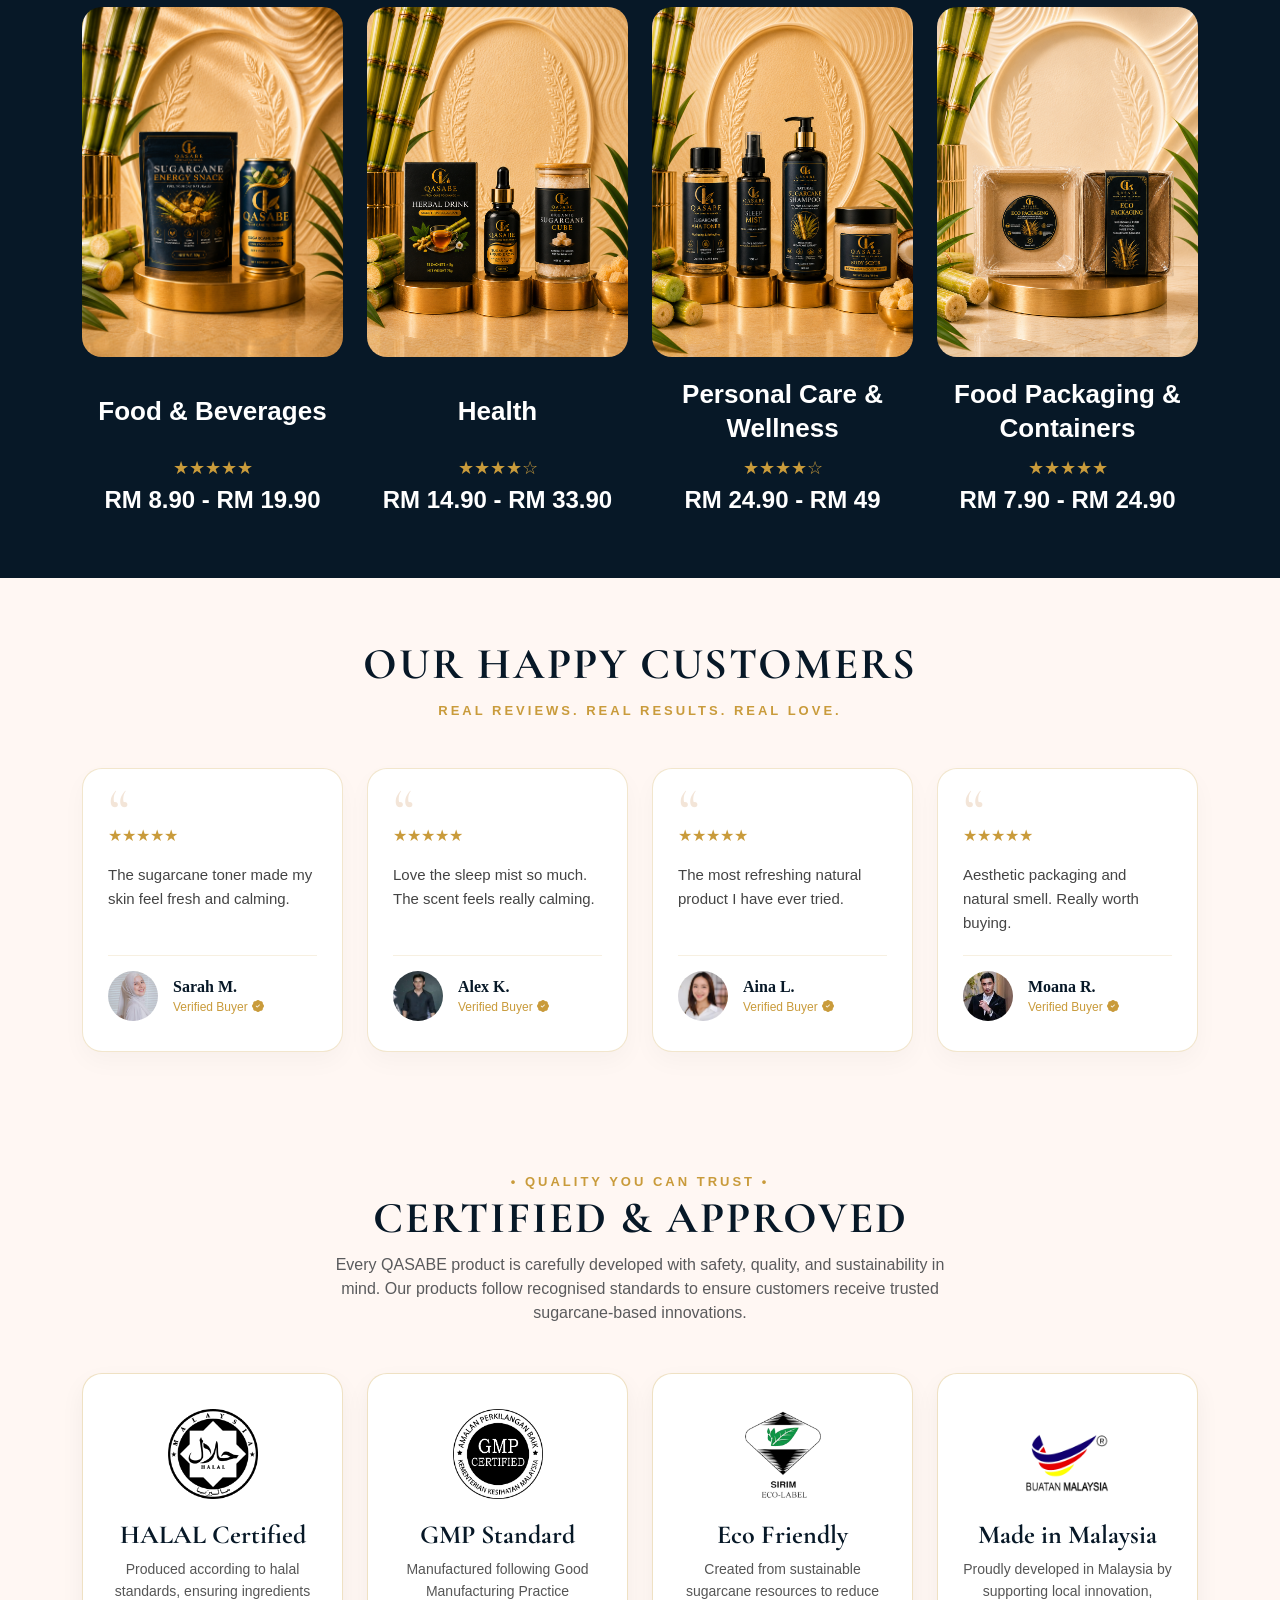
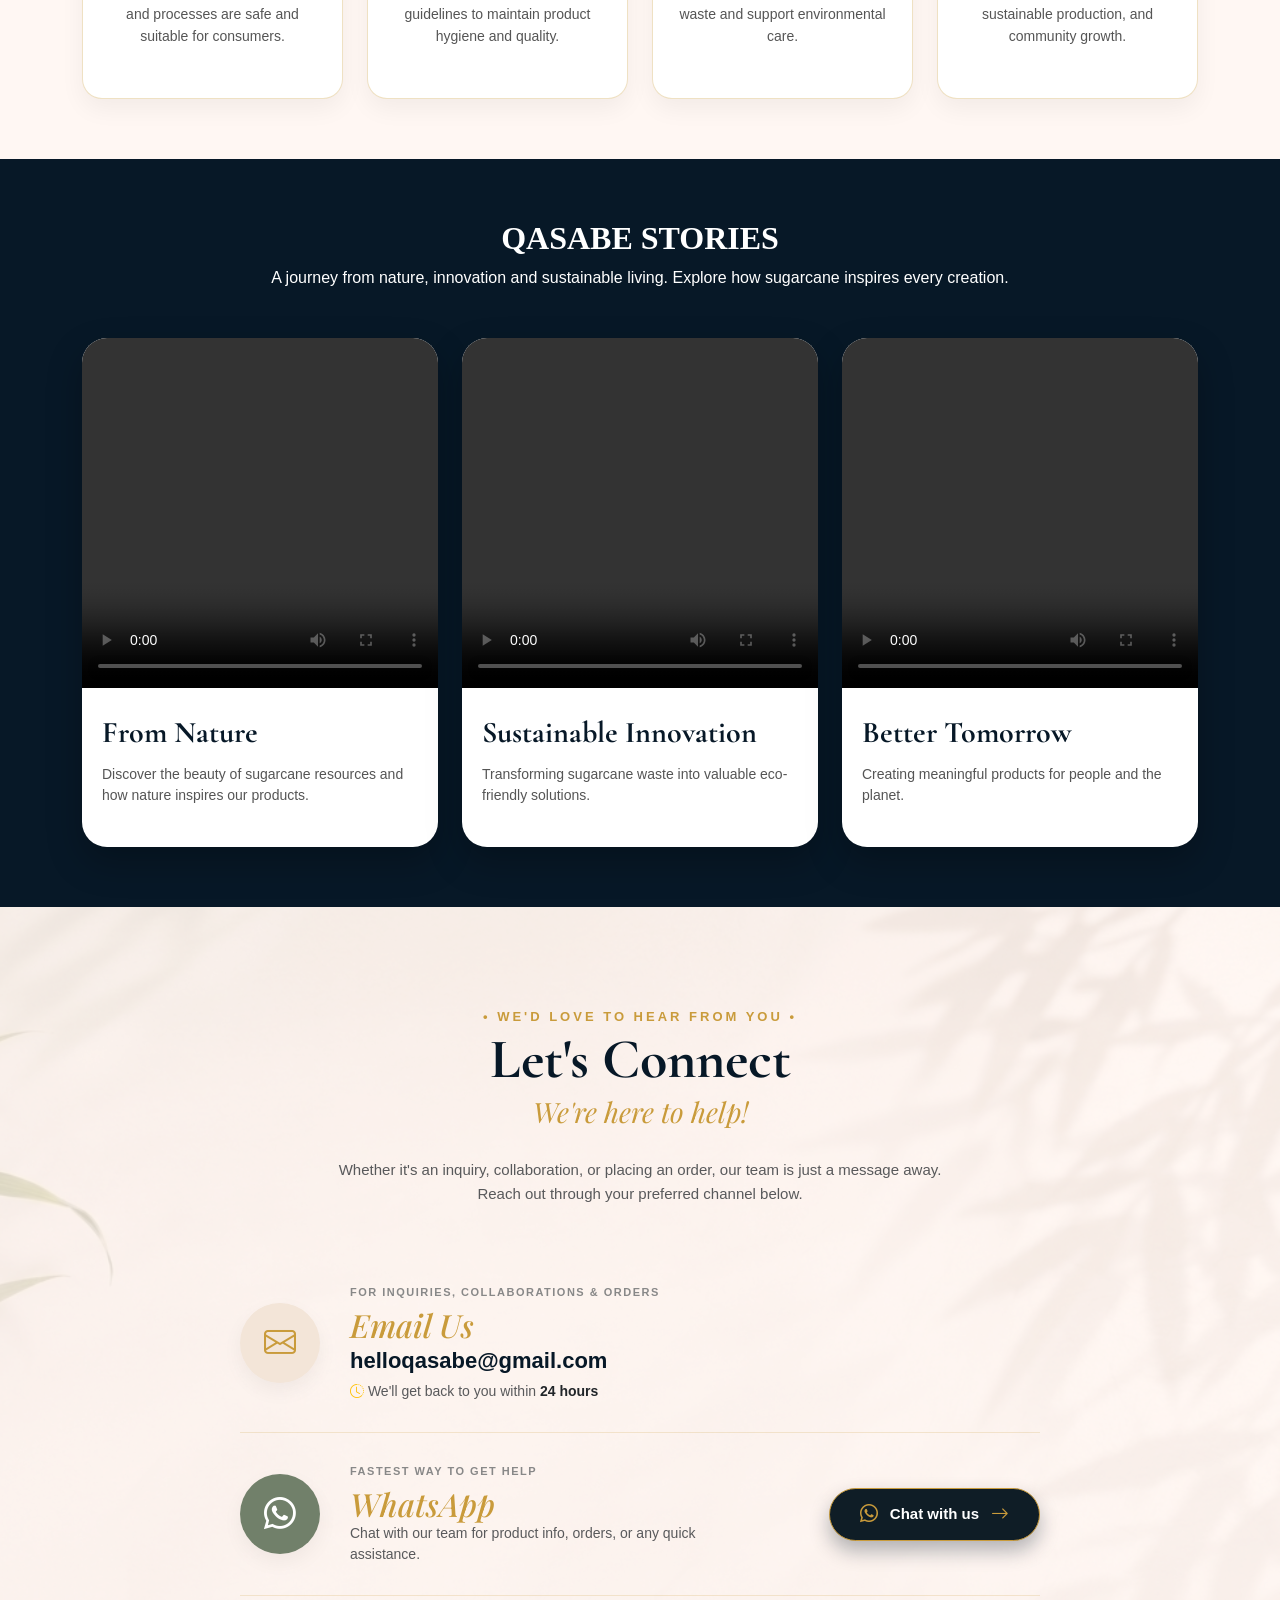
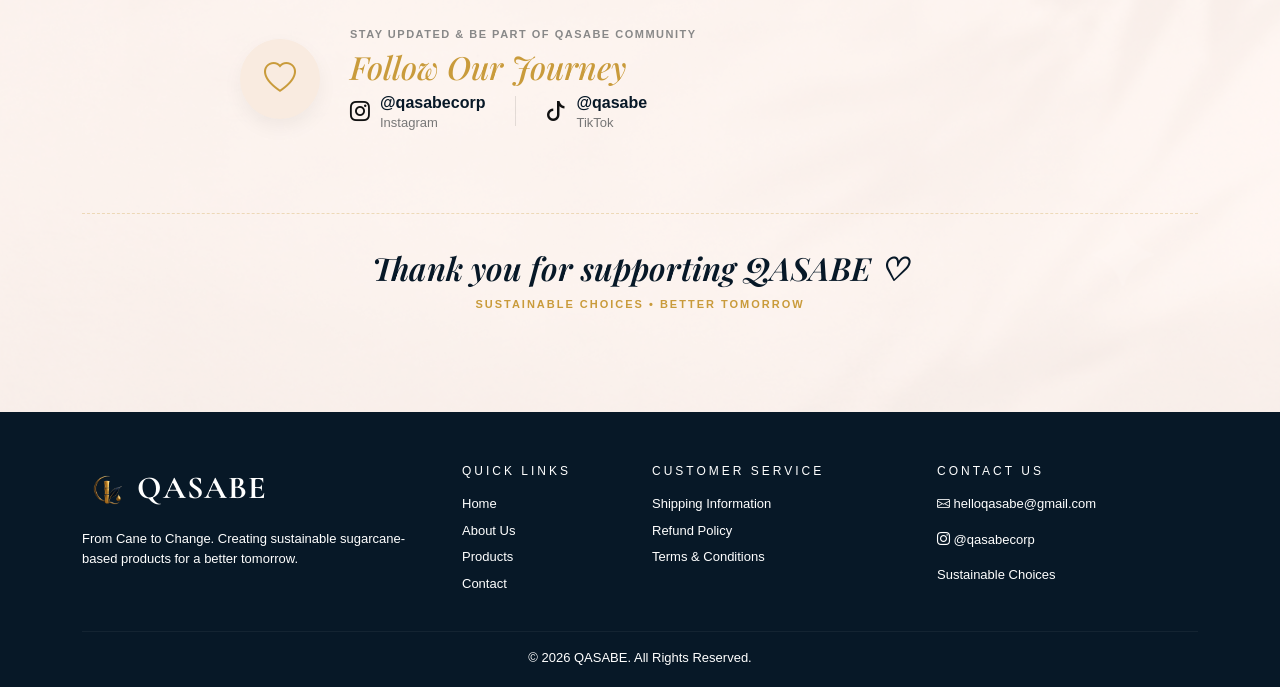
==== commit 6f038af5: "Update index.html" ====
--- a/index.html
+++ b/index.html
@@ -1393,7 +1393,7 @@
           <p class="text-muted small mb-0" style="max-width: 400px;">Chat with our team for product info, orders, or any quick assistance.</p>
         </div>
         <div class="flex-shrink-0 mt-3 mt-md-0">
-          <a href="https://wa.me/60111223456" target="_blank" class="btn-poster-wa">
+          <a href="https://wa.me/message/CVKGFBEW5S52G1" target="_blank" class="btn-poster-wa">
             <i class="bi bi-whatsapp"></i> Chat with us <i class="bi bi-arrow-right"></i>
           </a>
         </div>
--- a/ai-chat-v2.css
+++ b/ai-chat-v2.css
@@ -0,0 +1,329 @@
+/* ==========================================
+   QASABE AI CHATBOX - MODERN PREMIUM STYLE
+   ========================================== */
+
+:root {
+    --primary-gradient: linear-gradient(135deg, #FFD700, #FFA500); /* Gold to Orange QASABE vibe */
+    --dark-bg: #1a1a1a;
+    --light-bg: rgba(255, 255, 255, 0.85);
+    --bot-msg-bg: #f0f0f0;
+    --user-msg-bg: #ffa500;
+    --shadow-sm: 0 4px 12px rgba(0, 0, 0, 0.08);
+    --shadow-lg: 0 12px 36px rgba(0, 0, 0, 0.16);
+    --border-radius-lg: 20px;
+    --border-radius-sm: 12px;
+}
+
+/* 1. FLOATING BUTTON WITH GLOW EFFECT */
+.ai-float-btn {
+    position: fixed;
+    bottom: 30px;
+    right: 30px;
+    background: var(--primary-gradient);
+    color: #fff;
+    padding: 14px 24px;
+    border-radius: 50px;
+    box-shadow: 0 8px 24px rgba(255, 165, 0, 0.4);
+    cursor: pointer;
+    display: flex;
+    align-items: center;
+    gap: 10px;
+    font-weight: 600;
+    font-size: 15px;
+    z-index: 1000;
+    transition: all 0.3s cubic-bezier(0.175, 0.885, 0.32, 1.275);
+    border: 1px solid rgba(255, 255, 255, 0.2);
+}
+
+.ai-float-btn:hover {
+    transform: translateY(-5px) scale(1.05);
+    box-shadow: 0 12px 28px rgba(255, 165, 0, 0.6);
+}
+
+.ai-float-btn i {
+    font-size: 18px;
+    animation: float-sparkle 2s infinite ease-in-out;
+}
+
+/* 2. CHATBOX CONTAINER - RESPONSIVE HEIGHT (PREVENTS FLYING OFF SCREEN) */
+.ai-chat-box {
+    position: fixed;
+    bottom: 90px; /* Lowered slightly from 100px to give more space */
+    right: 30px;
+    width: 380px;
+    
+    /* THE FIX: Max height is locked to 75% of the screen height, capped at 520px */
+    height: 75vh !important; 
+    max-height: 520px !important; 
+    
+    background: rgba(255, 255, 255, 0.9);
+    backdrop-filter: blur(15px);
+    -webkit-backdrop-filter: blur(15px);
+    border: 1px solid rgba(255, 255, 255, 0.5);
+    border-radius: var(--border-radius-lg);
+    box-shadow: var(--shadow-lg);
+    display: none; /* Controlled by JS */
+    flex-direction: column;
+    overflow: hidden !important; 
+    z-index: 10000 !important;
+    transition: all 0.4s cubic-bezier(0.165, 0.84, 0.44, 1);
+    transform: translateY(40px) scale(0.92);
+    opacity: 0;
+    box-sizing: border-box !important;
+}
+/* Show class for smooth fade & slide up */
+.ai-chat-box.show {
+    opacity: 1;
+    transform: translateY(0) scale(1);
+}
+
+/* FORCE RESET UNTUK HEADER CHATBOX */
+#chatBox .ai-header {
+    background: linear-gradient(135deg, #FFD700, #FFA500) !important;
+    padding: 15px 20px !important;
+    color: #ffffff !important;
+    display: flex !important;
+    flex-direction: row !important;
+    justify-content: space-between !important;
+    align-items: center !important;
+    height: 80px !important;
+    min-height: 80px !important;
+    max-height: 80px !important;
+    box-sizing: border-box !important;
+    position: relative !important;
+    top: 0 !important;
+    left: 0 !important;
+    width: 100% !important;
+    margin: 0 !important;
+}
+
+#chatBox .ai-header-text {
+    display: flex !important;
+    flex-direction: column !important;
+    justify-content: center !important;
+    align-items: flex-start !important;
+    margin: 0 !important;
+    padding: 0 !important;
+    height: 100% !important;
+    text-align: left !important;
+}
+
+#chatBox .ai-header-text h3 {
+    margin: 0 0 3px 0 !important;
+    padding: 0 !important;
+    font-size: 18px !important;
+    font-weight: 700 !important;
+    line-height: 1.2 !important;
+    color: #ffffff !important;
+    display: block !important;
+}
+
+#chatBox .ai-header-text small {
+    margin: 0 !important;
+    padding: 0 !important;
+    font-size: 11px !important;
+    opacity: 0.9 !important;
+    color: #ffffff !important;
+    line-height: 1.2 !important;
+    display: block !important;
+}
+
+#chatBox .close-btn {
+    background: rgba(255, 255, 255, 0.2) !important;
+    border: none !important;
+    color: #ffffff !important;
+    width: 32px !important;
+    height: 32px !important;
+    border-radius: 50% !important;
+    cursor: pointer !important;
+    display: flex !important;
+    align-items: center !important;
+    justify-content: center !important;
+    font-size: 12px !important;
+    line-height: 1 !important;
+    margin: 0 !important;
+    padding: 0 !important;
+    flex-shrink: 0 !important;
+}
+/* 4. CHAT BODY - LUXURY ORGANIC BACKGROUND */
+.ai-body {
+    flex: 1;
+    padding: 20px;
+    overflow-y: auto;
+    display: flex;
+    flex-direction: column;
+    gap: 15px;
+    /* Latar belakang bertema kertas organik / cream premium */
+    background: radial-gradient(circle at top, #fdfbf7 0%, #f5f0e6 100%) !important;
+}
+
+/* Scrollbar Styling - Gold Theme */
+.ai-body::-webkit-scrollbar {
+    width: 6px;
+}
+.ai-body::-webkit-scrollbar-thumb {
+    background: rgba(212, 175, 55, 0.3); /* Soft Gold scrollbar */
+    border-radius: 10px;
+}
+
+/* 5. MESSAGES STYLE (ELEGANT BUBBLES) */
+.ai-message {
+    max-width: 82%;
+    padding: 14px 18px;
+    font-size: 14px;
+    line-height: 1.6;
+    font-family: 'Poppins', sans-serif;
+    animation: msg-appear 0.35s cubic-bezier(0.175, 0.885, 0.32, 1.275) forwards;
+    box-sizing: border-box;
+}
+
+/* Bot Message - Aesthetic Cream-White Card with Gold Border */
+.ai-message.bot {
+    background: #ffffff !important;
+    color: #3e3a35 !important; /* Soft dark brown instead of harsh black */
+    align-self: flex-start;
+    border-radius: 4px 20px 20px 20px;
+    box-shadow: 0 4px 15px rgba(212, 175, 55, 0.08); /* Gold-tinted shadow */
+    border: 1px solid rgba(212, 175, 55, 0.15); /* Soft gold border line */
+}
+
+/* User Message - Bold Sunset Gold Gradient */
+.ai-message.user {
+    background: linear-gradient(135deg, #f0a500, #d48c00) !important;
+    color: #fff !important;
+    align-self: flex-end;
+    border-radius: 20px 4px 20px 20px;
+    box-shadow: 0 6px 15px rgba(212, 175, 55, 0.25);
+    font-weight: 500;
+}
+
+/* 6. QUICK SUGGESTION CHIPS */
+.quick-wrapper {
+    display: flex;
+    flex-wrap: wrap;
+    gap: 8px;
+    margin-top: 10px;
+    margin-bottom: 5px;
+}
+
+.quick-btn {
+    background: #fff;
+    border: 1.5px solid #eef0f2;
+    color: #555;
+    padding: 8px 14px;
+    border-radius: 30px;
+    font-size: 12px;
+    font-weight: 500;
+    cursor: pointer;
+    transition: all 0.2s ease;
+    box-shadow: var(--shadow-sm);
+}
+
+.quick-btn:hover {
+    background: #fffbe6;
+    border-color: #ffa500;
+    color: #ffa500;
+    transform: translateY(-2px);
+}
+
+/* 7. INPUT AREA */
+.ai-input {
+    padding: 15px 20px;
+    background: #fff;
+    border-top: 1px solid #eee;
+    display: flex;
+    align-items: center;
+    gap: 10px;
+}
+
+.ai-input input {
+    flex: 1;
+    border: 1.5px solid #eef0f2;
+    padding: 12px 16px;
+    border-radius: 30px;
+    font-size: 14px;
+    outline: none;
+    transition: all 0.2s ease;
+    background: #fcfcfc;
+}
+
+.ai-input input:focus {
+    border-color: #ffa500;
+    background: #fff;
+    box-shadow: 0 0 0 3px rgba(255, 165, 0, 0.15);
+}
+
+.ai-input button {
+    background: var(--primary-gradient);
+    color: white;
+    border: none;
+    width: 42px;
+    height: 42px;
+    border-radius: 50%;
+    cursor: pointer;
+    display: flex;
+    align-items: center;
+    justify-content: center;
+    font-size: 16px;
+    box-shadow: 0 4px 12px rgba(255, 165, 0, 0.3);
+    transition: all 0.2s ease;
+}
+
+.ai-input button:hover {
+    transform: scale(1.08);
+    box-shadow: 0 6px 16px rgba(255, 165, 0, 0.4);
+}
+
+/* 8. TYPING INDICATOR */
+.typing {
+    display: flex;
+    gap: 5px;
+    padding: 14px 20px !important;
+}
+
+.typing .dot {
+    width: 8px;
+    height: 8px;
+    background: #bbb;
+    border-radius: 50%;
+    animation: bounce 1.4s infinite ease-in-out both;
+}
+
+.typing .dot:nth-child(1) { animation-delay: -0.32s; }
+.typing .dot:nth-child(2) { animation-delay: -0.16s; }
+
+/* 9. KEYFRAMES ANIMATION */
+@keyframes bounce {
+    0%, 80%, 100% { transform: scale(0); }
+    40% { transform: scale(1.0); }
+}
+
+@keyframes msg-appear {
+    from {
+        opacity: 0;
+        transform: translateY(10px);
+    }
+    to {
+        opacity: 1;
+        transform: translateY(0);
+    }
+}
+
+@keyframes float-sparkle {
+    0%, 100% { transform: rotate(0deg) scale(1); }
+    50% { transform: rotate(15deg) scale(1.1); }
+}
+
+/* Responsive adjust for mobile */
+@media (max-width: 480px) {
+    .ai-chat-box {
+        width: calc(100% - 40px);
+        height: 75vh;
+        right: 20px;
+        bottom: 90px;
+    }
+    .ai-float-btn {
+        right: 20px;
+        bottom: 20px;
+    }
+}
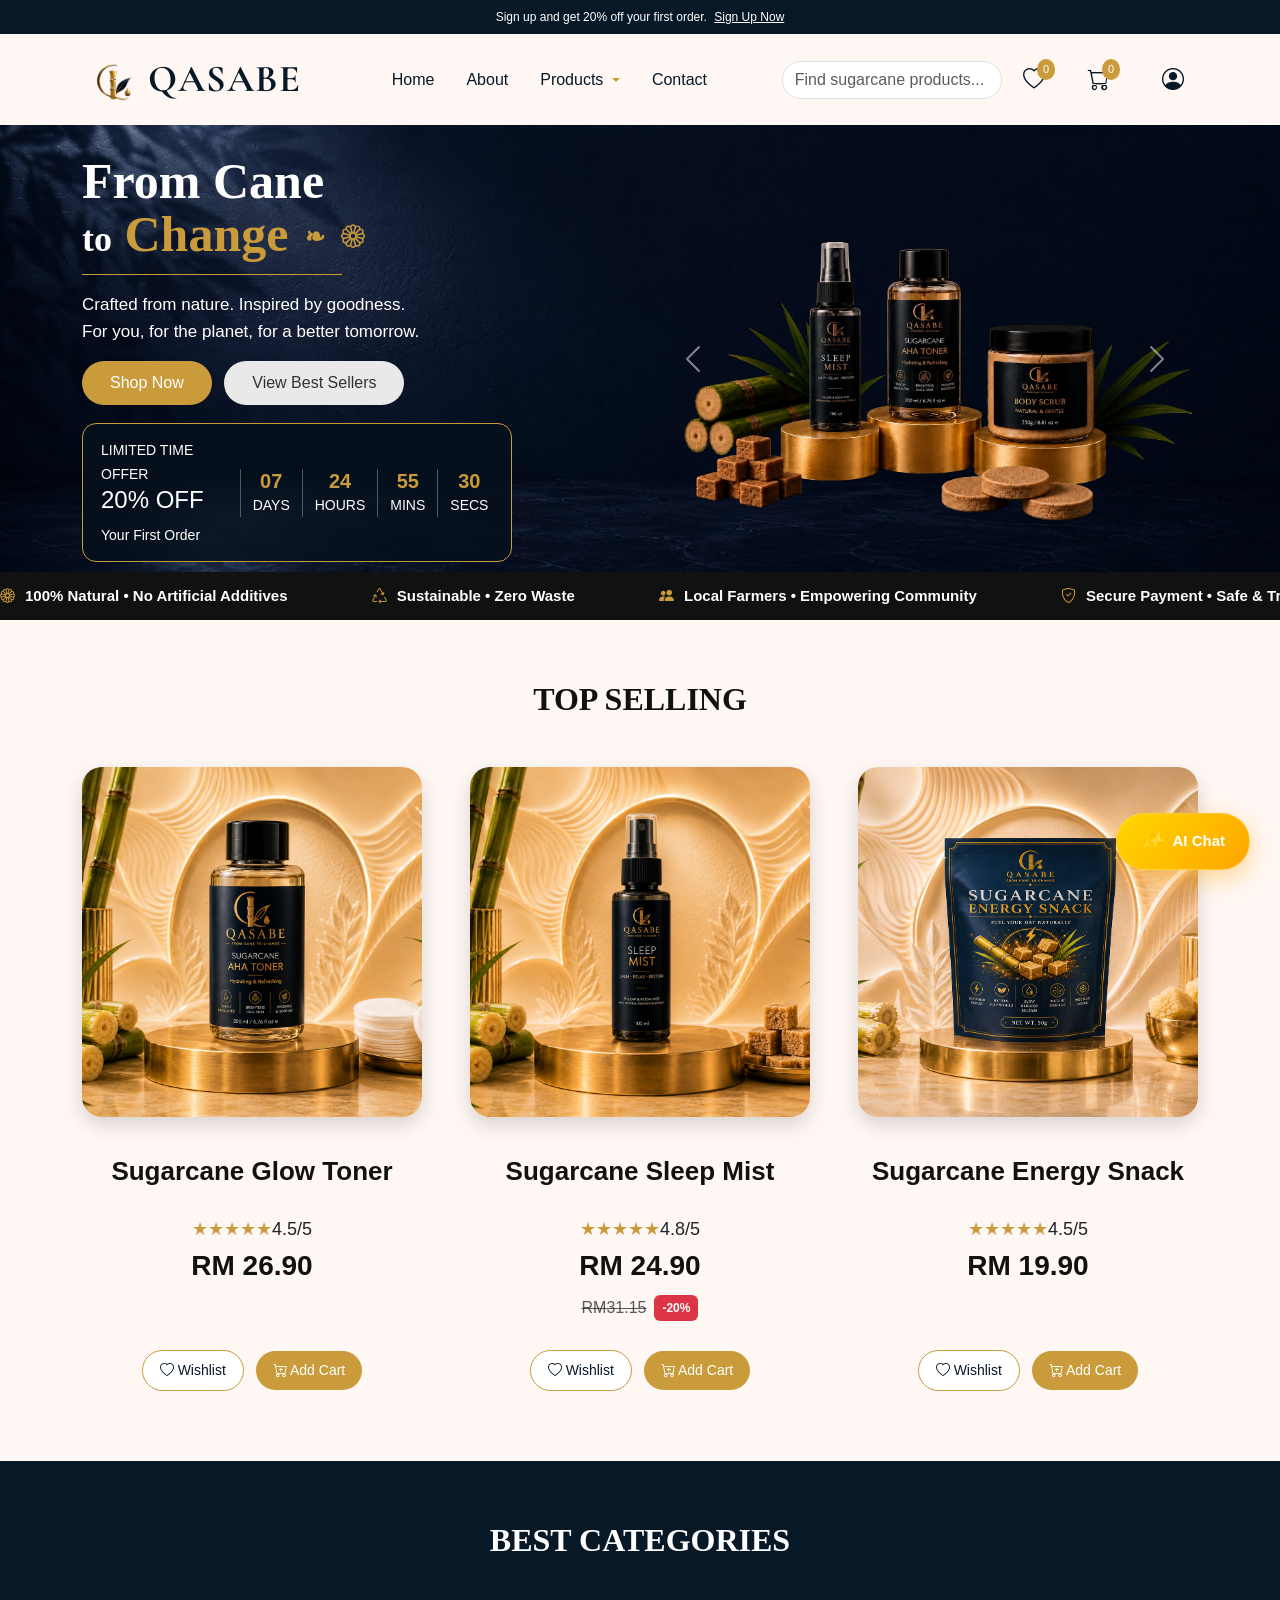
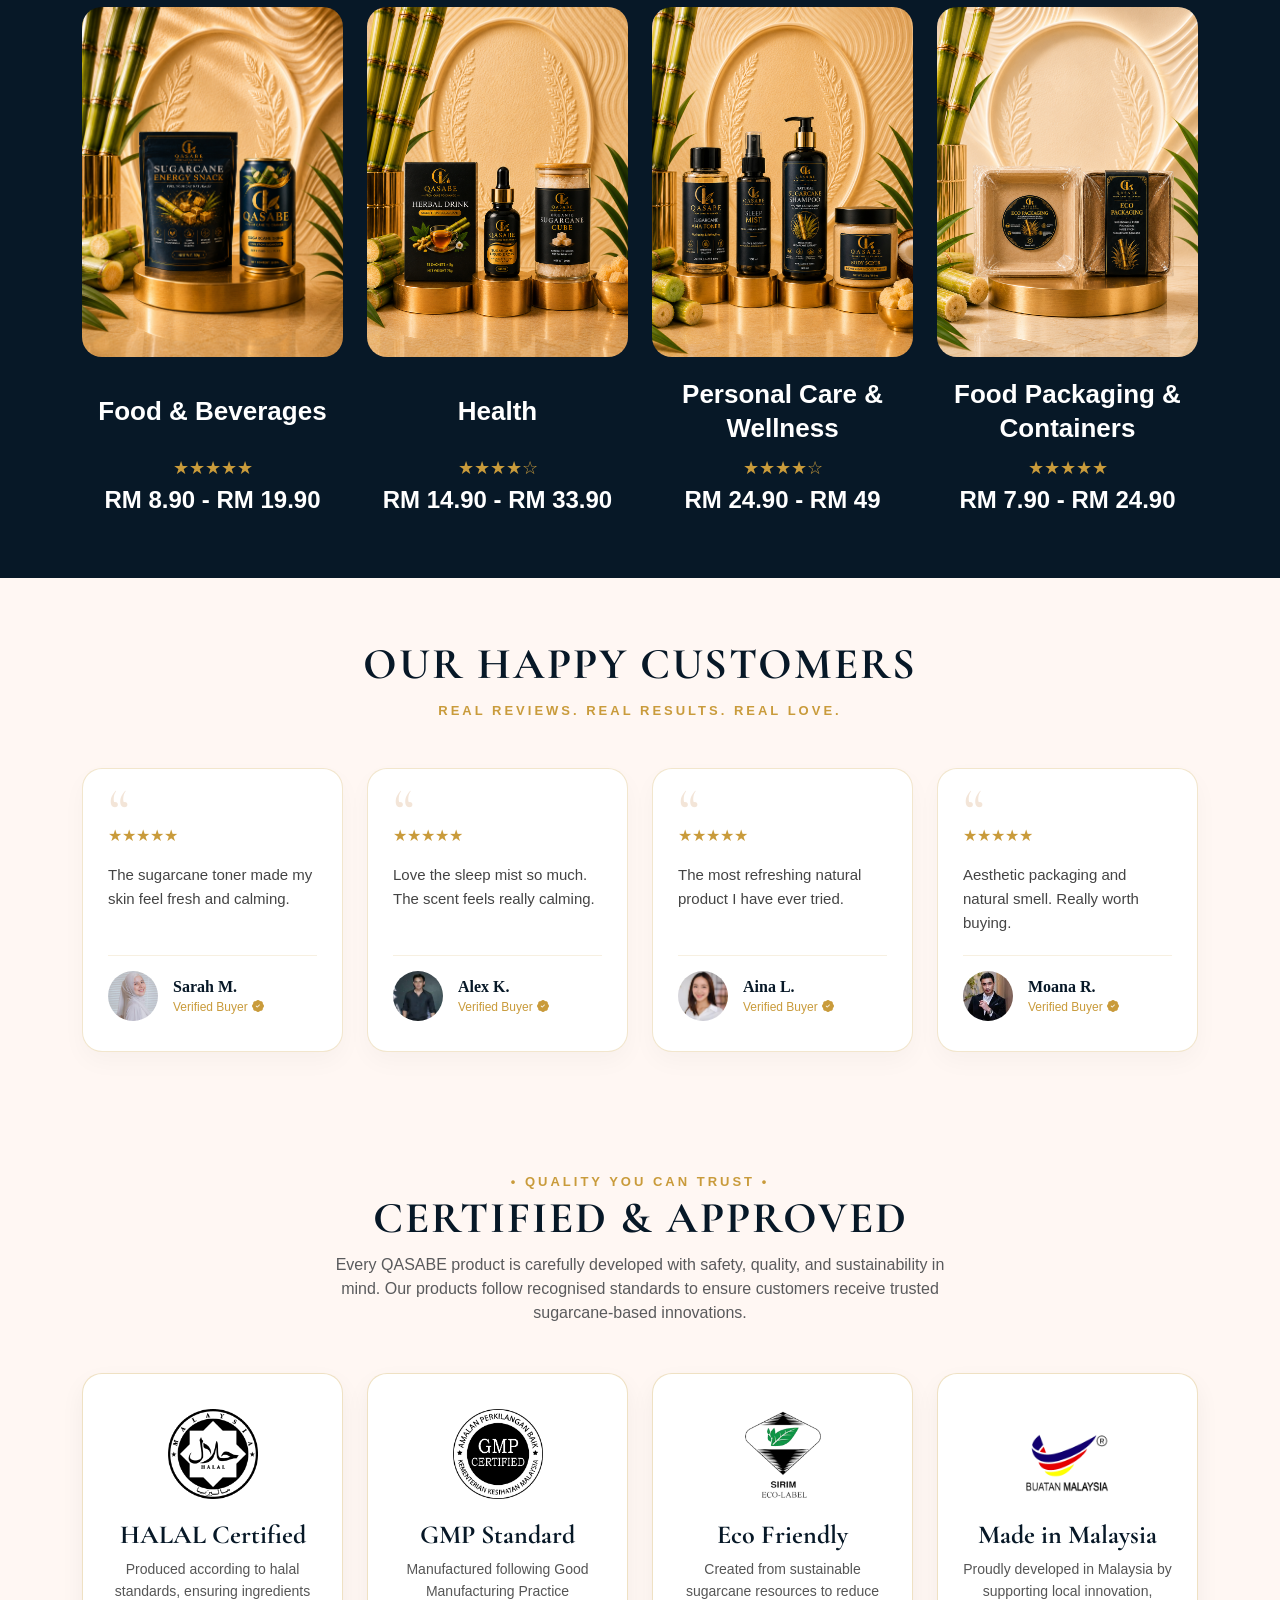
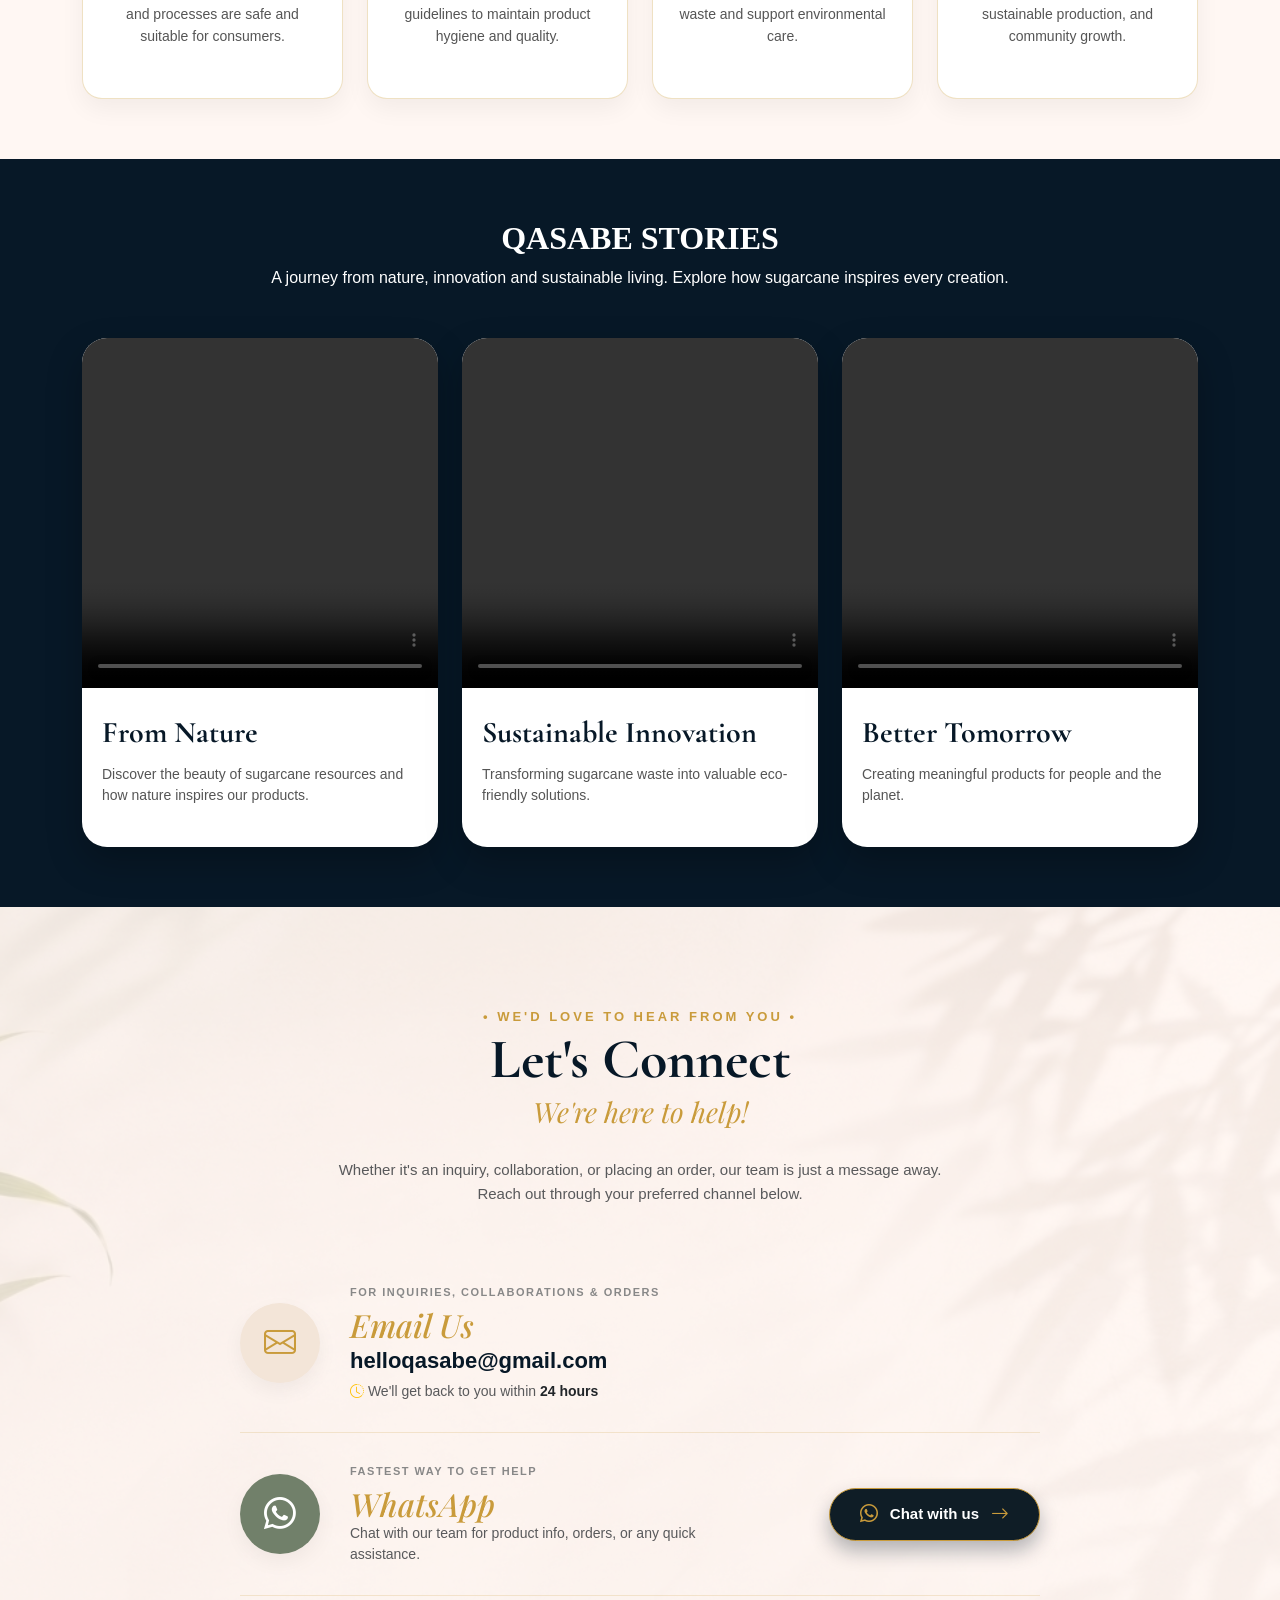
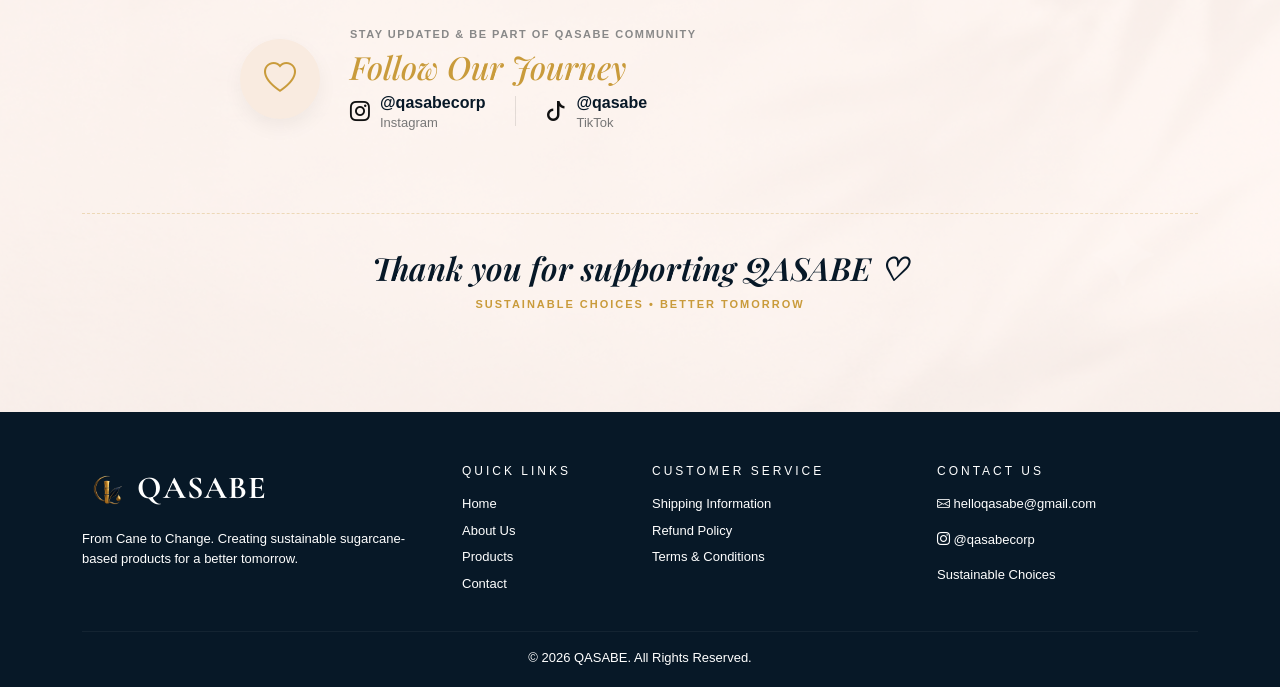
==== commit 8a3e7624: "Update index.html" ====
--- a/index.html
+++ b/index.html
@@ -1001,7 +1001,7 @@
           <img src="images/valuesmist.png" class="hover-img" alt="Sugarcane Sleep Mist Value Added">
         </div>
         <h6>Sugarcane Sleep Mist</h6>
-        <div class="stars">★★★★★ <span class="text-dark">4.5/5</span></div>
+        <div class="stars">★★★★★ <span class="text-dark">4.8/5</span></div>
         <b>RM 24.90</b>
         <div class="discount-row">
           <del class="text-muted">RM31.15</del>
@@ -1535,10 +1535,18 @@
 </script>
 
 <script>
+//DATA PENUH 10 PRODUK UTK FUNGSI SEARCH SUGGESTION
 const availableProducts = [
   { id: "aha-toner", name: "Sugarcane Glow Toner", img: "images/AHA toner (L).png" },
   { id: "sleep-mist", name: "Sugarcane Sleep Mist", img: "images/sleep-mist (L).png" },
-  { id: "energy-snack", name: "Sugarcane Energy Snack", img: "images/energy snack (L).png" }
+  { id: "energy-snack", name: "Sugarcane Energy Snack", img: "images/energy snack (L).png" },
+  { id: "juice", name: "QASABE Refresh Juice | Cold-Pressed Sugarcane Beverage", img: "images/drink (L).jpeg" },
+  { id: "herbal-drink", name: "QASABE Herbal Drink | Traditional Wellness Beverage", img: "images/herbal drink (L).png" },
+  { id: "organic-cube", name: "QASABE Sugarcane Cube | Natural Cane Sweetener", img: "images/sugarcube (L).png" },
+  { id: "liquid-drop", name: "QASABE Liquid Sweetener Drops | Natural Extract", img: "images/liquid drop (L).jpeg" },
+  { id: "shampoo", name: "QASABE Nourishing Shampoo | Sugarcane Hair Care", img: "images/shampoo (L).png" },
+  { id: "body-scrub", name: "QASABE Body Scrub | Natural Sugarcane Exfoliator", img: "images/bscrub (L).jpeg" },
+  { id: "bagasse-packaging", name: "QASABE Eco Bagasse Packaging | Sustainable Food Container", img: "images/packaging (L).png" }
 ];
 
 let cart = JSON.parse(localStorage.getItem("cart")) || [];
